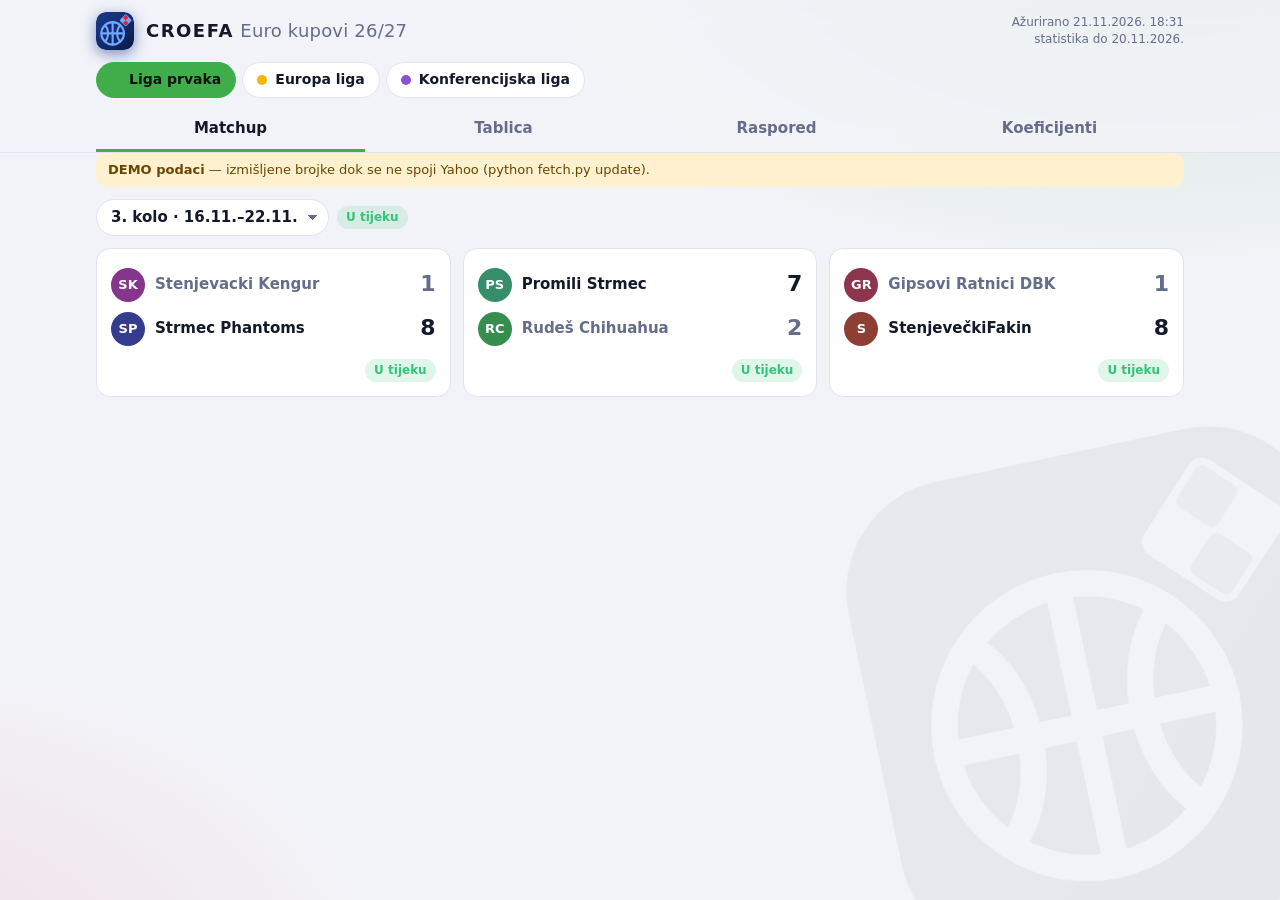
==== index.html @ d77c9802 "CROEFA Euro kupovi - prva verzija" ====
<!doctype html>
<html lang="hr">
<head>
<meta charset="utf-8">
<meta name="viewport" content="width=device-width, initial-scale=1, viewport-fit=cover">
<title>CROEFA Euro kupovi</title>
<link rel="icon" href="logo.svg" type="image/svg+xml">
<style>
:root{
  --bg:#0f1220; --panel:#181c2e; --panel2:#20253a; --line:#2b3150; --text:#eef0f8; --muted:#9aa1bd;
  --accent:#7b5cff; --win:#3a2a7a; --winText:#fff; --good:#35c27a; --bad:#e2565b;
  --LP:#3fae4a; --EL:#f2b705; --KL:#8e4fd0;
  --radius:14px;
}
@media (prefers-color-scheme: light){
  :root{--bg:#f2f3f8; --panel:#fff; --panel2:#f4f5fb; --line:#e1e3ee; --text:#151829; --muted:#666d8a;
        --win:#e5dcff; --winText:#2a1a6e;}
}
*{box-sizing:border-box}
html,body{margin:0;background:var(--bg);color:var(--text);
  font:15px/1.4 system-ui,-apple-system,"Segoe UI",Roboto,sans-serif;-webkit-font-smoothing:antialiased}
button{font:inherit;color:inherit}

/* pozadinska grafika */
body{
  background-color:var(--bg);
  background-image:
    radial-gradient(1100px 560px at 90% -8%, color-mix(in srgb, var(--c, #7b5cff) 26%, transparent), transparent 62%),
    radial-gradient(900px 520px at -12% 108%, rgba(212,42,42,.16), transparent 60%),
    url("data:image/svg+xml,%3Csvg xmlns='http://www.w3.org/2000/svg' width='940' height='500' viewBox='0 0 940 500'%3E%3Cg fill='none' stroke='%23ffffff' stroke-opacity='.045' stroke-width='3'%3E%3Crect x='10' y='10' width='920' height='480' rx='4'/%3E%3Cpath d='M470 10V490'/%3E%3Ccircle cx='470' cy='250' r='60'/%3E%3Crect x='10' y='170' width='190' height='160'/%3E%3Crect x='740' y='170' width='190' height='160'/%3E%3Cpath d='M10 30H140A220 220 0 0 1 140 470H10M930 30H800A220 220 0 0 0 800 470H930'/%3E%3Ccircle cx='200' cy='250' r='60'/%3E%3Ccircle cx='740' cy='250' r='60'/%3E%3C/g%3E%3C/svg%3E");
  background-repeat:no-repeat,no-repeat,repeat;
  background-size:auto,auto,940px 500px;
  background-position:0 0,0 0,center 120px;
  background-attachment:fixed;
  min-height:100vh;
}
@media (prefers-color-scheme: light){
  body{background-image:
    radial-gradient(1100px 560px at 90% -8%, color-mix(in srgb, var(--c, #7b5cff) 18%, transparent), transparent 62%),
    radial-gradient(900px 520px at -12% 108%, rgba(212,42,42,.10), transparent 60%);}
}
.bgmark{position:fixed;right:-70px;bottom:-30px;width:min(480px,80vw);opacity:.06;pointer-events:none;z-index:0;
  transform:rotate(-12deg);filter:grayscale(1) brightness(1.6)}
@media (max-width:899px){.bgmark{bottom:60px;right:-90px;width:340px;opacity:.06}}
main,header{position:relative;z-index:1}
.brand{width:38px;height:38px;flex:none;border-radius:10px;box-shadow:0 4px 14px rgba(27,58,143,.55)}
.top h1 .w1{font-weight:900;letter-spacing:1.5px}
.top h1 .w2{font-weight:500;color:var(--muted)}
a{color:inherit}
.wrap{max-width:1120px;margin:0 auto;padding:0 16px}

/* header */
header{position:sticky;top:0;z-index:10;background:color-mix(in srgb, var(--bg) 82%, transparent);
  -webkit-backdrop-filter:blur(12px);backdrop-filter:blur(12px);border-bottom:1px solid var(--line)}
.top{display:flex;align-items:center;gap:12px;padding:12px 0 6px}
.top h1{font-size:18px;margin:0;font-weight:800;letter-spacing:.2px;flex:1;white-space:nowrap;overflow:hidden;text-overflow:ellipsis}
.top .upd{font-size:12px;color:var(--muted);text-align:right}
.comps{display:flex;gap:6px;padding:6px 0 10px;overflow-x:auto}
.comp{border:1px solid var(--line);background:var(--panel);border-radius:999px;padding:7px 14px;cursor:pointer;
  white-space:nowrap;font-weight:600;font-size:14px;display:flex;align-items:center;gap:8px}
.comp .dot{width:10px;height:10px;border-radius:50%}
.comp.on{background:var(--c);border-color:var(--c);color:#111}
.views{display:flex;gap:4px}
.view{flex:1;border:0;background:none;padding:10px 6px;cursor:pointer;color:var(--muted);font-weight:600;border-bottom:3px solid transparent}
.view.on{color:var(--text);border-bottom-color:var(--c)}
.topviews{display:none}
@media (min-width:900px){.topviews{display:flex}.bottomnav{display:none!important}}

/* bottom nav (mobile) */
.bottomnav{position:fixed;left:0;right:0;bottom:0;z-index:10;display:flex;background:var(--panel);border-top:1px solid var(--line);
  padding-bottom:env(safe-area-inset-bottom)}
.bottomnav button{flex:1;border:0;background:none;padding:8px 2px 10px;display:flex;flex-direction:column;align-items:center;gap:3px;
  font-size:12px;color:var(--muted);cursor:pointer}
.bottomnav button svg{width:22px;height:22px}
.bottomnav button.on{color:var(--c)}
main{padding:14px 0 90px}
@media (min-width:900px){main{padding-bottom:40px}}

.demo{background:#5a3a00;color:#ffd98a;border-radius:10px;padding:8px 12px;font-size:13px;margin-bottom:12px}
@media (prefers-color-scheme: light){.demo{background:#fff1d0;color:#6b4500}}

/* controls */
.bar{display:flex;gap:8px;align-items:center;margin-bottom:12px;flex-wrap:wrap}
select{font:inherit;color:var(--text);background:var(--panel);border:1px solid var(--line);border-radius:999px;padding:7px 30px 7px 14px;
  appearance:none;background-image:linear-gradient(45deg,transparent 50%,var(--muted) 50%),linear-gradient(135deg,var(--muted) 50%,transparent 50%);
  background-position:calc(100% - 16px) 52%,calc(100% - 11px) 52%;background-size:5px 5px;background-repeat:no-repeat;font-weight:600}
.pill{font-size:12px;padding:3px 9px;border-radius:999px;background:var(--panel2);color:var(--muted);font-weight:600;white-space:nowrap}
.pill.live{background:rgba(53,194,122,.15);color:var(--good)}
.back{border:0;background:var(--panel);border-radius:999px;padding:7px 14px;cursor:pointer;font-weight:600}

/* matchup cards */
.grid{display:grid;gap:12px;grid-template-columns:1fr}
@media (min-width:700px){.grid{grid-template-columns:repeat(2,1fr)}}
@media (min-width:1000px){.grid{grid-template-columns:repeat(3,1fr)}}
.card{background:var(--panel);border:1px solid var(--line);border-radius:var(--radius);padding:14px;cursor:pointer;transition:transform .1s,border-color .1s}
.card:hover{border-color:var(--c)}
.mrow{display:flex;align-items:center;gap:10px;padding:5px 0}
.mrow .nm{flex:1;font-weight:700;min-width:0;overflow:hidden;text-overflow:ellipsis;white-space:nowrap}
.mrow .sc{font-size:22px;font-weight:800;min-width:28px;text-align:right}
.mrow.lose .nm,.mrow.lose .sc{color:var(--muted);font-weight:600}
.card .foot{display:flex;justify-content:space-between;margin-top:8px;font-size:12px;color:var(--muted)}
.logo{width:34px;height:34px;border-radius:50%;flex:none;display:grid;place-items:center;font-weight:800;font-size:13px;color:#fff;
  background:var(--lc,#444);overflow:hidden}
.logo img{width:100%;height:100%;object-fit:cover}
.logo.big{width:64px;height:64px;font-size:22px}

/* matchup detail */
.mhead{background:var(--panel);border:1px solid var(--line);border-radius:var(--radius);padding:16px;display:grid;
  grid-template-columns:1fr auto 1fr;align-items:center;gap:8px;margin-bottom:12px}
.mhead .side{display:flex;flex-direction:column;gap:6px;min-width:0}
.mhead .side.r{align-items:flex-end;text-align:right}
.mhead .tn{font-weight:800;font-size:14px;text-transform:uppercase;letter-spacing:.3px;overflow:hidden;text-overflow:ellipsis}
.mhead .mgr{font-size:12px;color:var(--muted)}
.mhead .score{font-size:40px;font-weight:800;display:flex;gap:18px;align-items:center}
.mhead .score small{font-size:12px;color:var(--muted);font-weight:600}
.mhead .gp{font-size:12px;color:var(--muted)}
.mhead .mid{text-align:center}
.cats{background:var(--panel);border:1px solid var(--line);border-radius:var(--radius);overflow:hidden;margin-bottom:12px}
.cats h3,.box h3{margin:0;padding:12px;text-align:center;font-size:16px;border-bottom:1px solid var(--line)}
.crow{display:grid;grid-template-columns:1fr 84px 1fr;align-items:center;border-bottom:1px solid var(--line)}
.crow:last-child{border-bottom:0}
.crow>div{padding:9px 14px;text-align:center;font-variant-numeric:tabular-nums}
.crow .lab{font-size:12px;font-weight:700;color:var(--muted)}
.crow .w{background:var(--win);color:var(--winText);font-weight:800}
.crow.sub>div{font-size:13px;color:var(--muted);padding:6px 14px}
.cols{display:grid;gap:12px}
@media (min-width:900px){.cols.two{grid-template-columns:1fr 1fr}.dwrap{display:grid;grid-template-columns:380px 1fr;gap:12px;align-items:start}}

.box{background:var(--panel);border:1px solid var(--line);border-radius:var(--radius);overflow:hidden}
.tabs2{display:flex;border-bottom:1px solid var(--line)}
.tabs2 button{flex:1;border:0;background:none;padding:10px;cursor:pointer;font-weight:700;color:var(--muted);border-bottom:3px solid transparent;
  overflow:hidden;text-overflow:ellipsis;white-space:nowrap}
.tabs2 button.on{color:var(--text);border-bottom-color:var(--c)}
.scroll{overflow-x:auto}
table{border-collapse:collapse;width:100%;font-variant-numeric:tabular-nums}
th,td{padding:8px 8px;text-align:right;white-space:nowrap;border-bottom:1px solid var(--line);font-size:13px}
th{color:var(--muted);font-weight:700;font-size:12px;background:var(--panel2);position:sticky;top:0}
td.l,th.l{text-align:left}
tr.bench td{color:var(--muted)}
tr.tot td{font-weight:800;background:var(--panel2)}
.pn{font-weight:600}
.pn small{color:var(--muted);font-weight:500;margin-left:4px}
@media (max-width:600px){
  .pn small{display:block;margin-left:0;font-size:11px}
  td.sticky1{white-space:normal;min-width:150px;max-width:170px}
  .comp{padding:6px 11px;font-size:13px;gap:6px}
  .comp .long{display:none}
  .top h1{font-size:16px}
  .top .upd{font-size:11px}
}
@media (min-width:601px){.comp .short{display:none}}
.slot{display:inline-block;min-width:34px;text-align:center;font-size:11px;font-weight:700;border-radius:6px;padding:2px 4px;background:var(--panel2);color:var(--muted)}
.sticky1{position:sticky;left:0;background:var(--panel);z-index:1}
th.sticky1{background:var(--panel2);z-index:2}

/* standings */
.stand td.rank{width:28px;color:var(--muted);text-align:center}
.stand tr.q td.rank{color:#111;background:var(--c);font-weight:800}
.tname{display:flex;align-items:center;gap:8px;font-weight:700}
.tname .logo{width:26px;height:26px;font-size:10px}
.note{font-size:12px;color:var(--muted);padding:10px 12px}

/* schedule */
.round{margin-bottom:14px}
.round h4{margin:0 0 6px;font-size:14px;display:flex;gap:8px;align-items:center}
.round h4 span{color:var(--muted);font-weight:500;font-size:12px}
.sgame{display:grid;grid-template-columns:1fr 64px 1fr;align-items:center;background:var(--panel);border:1px solid var(--line);
  border-radius:10px;padding:9px 12px;margin-bottom:6px;cursor:pointer;gap:8px}
.sgame .a{text-align:right;overflow:hidden;text-overflow:ellipsis;white-space:nowrap}
.sgame .b{overflow:hidden;text-overflow:ellipsis;white-space:nowrap}
.sgame .s{text-align:center;font-weight:800;font-variant-numeric:tabular-nums}
.sgame .won{font-weight:800}
.rgrid{display:grid;gap:0 16px}
@media (min-width:900px){.rgrid{grid-template-columns:1fr 1fr}}
.empty{color:var(--muted);text-align:center;padding:40px 0}
</style>
</head>
<body>
<img class="bgmark" src="logo.svg" alt="">
<header>
  <div class="wrap">
    <div class="top">
      <img class="brand" src="logo.svg" alt="CROEFA">
      <h1><span class="w1">CROEFA</span> <span class="w2">Euro kupovi 26/27</span></h1>
      <div class="upd" id="upd"></div>
    </div>
    <div class="comps" id="comps"></div>
    <nav class="views topviews" id="topviews"></nav>
  </div>
</header>
<main class="wrap" id="main"></main>
<nav class="bottomnav" id="bottomnav"></nav>

<script src="data.js"></script>
<script>
"use strict";
const D = window.DATA;
const K = D.statKeys; const IX = Object.fromEntries(K.map((k,i)=>[k,i]));
const CATS = [
  {k:"FG%", f:s=>s[IX.FGA]?s[IX.FGM]/s[IX.FGA]:null, pct:true, sub:s=>`${s[IX.FGM]}/${s[IX.FGA]}`, subLab:"FGM/A"},
  {k:"FT%", f:s=>s[IX.FTA]?s[IX.FTM]/s[IX.FTA]:null, pct:true, sub:s=>`${s[IX.FTM]}/${s[IX.FTA]}`, subLab:"FTM/A"},
  {k:"3PTM",f:s=>s[IX["3PTM"]]},{k:"PTS",f:s=>s[IX.PTS]},{k:"REB",f:s=>s[IX.REB]},{k:"AST",f:s=>s[IX.AST]},
  {k:"ST",f:s=>s[IX.ST]},{k:"BLK",f:s=>s[IX.BLK]},{k:"TO",f:s=>s[IX.TO],low:true},
];
const COMP_COLOR = {LP:"var(--LP)",EL:"var(--EL)",KL:"var(--KL)"};
const VIEWS = [
  {id:"m",name:"Matchup",icon:'<path d="M4 6h16M4 12h16M4 18h10" stroke="currentColor" stroke-width="2" fill="none" stroke-linecap="round"/>'},
  {id:"t",name:"Tablica",icon:'<path d="M5 20V10M12 20V4M19 20v-7" stroke="currentColor" stroke-width="2.4" fill="none" stroke-linecap="round"/>'},
  {id:"r",name:"Raspored",icon:'<rect x="4" y="5" width="16" height="15" rx="2" stroke="currentColor" stroke-width="2" fill="none"/><path d="M4 10h16M9 3v4M15 3v4" stroke="currentColor" stroke-width="2"/>'},
  {id:"k",name:"Koeficijenti",icon:'<path d="M8 21h8M12 17v4M7 4h10v5a5 5 0 0 1-10 0zM7 6H4v1a3 3 0 0 0 3 3M17 6h3v1a3 3 0 0 1-3 3" stroke="currentColor" stroke-width="2" fill="none" stroke-linejoin="round"/>'},
];
const esc = s => String(s??"").replace(/[&<>"']/g,c=>({"&":"&amp;","<":"&lt;",">":"&gt;",'"':"&quot;","'":"&#39;"}[c]));
const fmtD = iso => { const [y,m,d]=iso.split("-"); return `${+d}.${+m}.`; };
const dayName = iso => ["ned","pon","uto","sri","čet","pet","sub"][new Date(iso+"T12:00").getDay()];
const addDays = (iso,n)=>{const d=new Date(iso+"T12:00Z");d.setUTCDate(d.getUTCDate()+n);return d.toISOString().slice(0,10);};
const LAST = D.lastDate || "0000-00-00";

/* ---------- logos ---------- */
function hue(s){let h=0;for(const c of s)h=(h*31+c.charCodeAt(0))%360;return h;}
function initials(n){return n.replace(/[^\p{L}\s]/gu," ").split(/\s+/).filter(Boolean).slice(0,2).map(w=>w[0]).join("").toUpperCase();}
function logo(n,big){const t=D.teams[n]||{};const cls="logo"+(big?" big":"");
  return t.logo?`<span class="${cls}"><img src="${esc(t.logo)}" alt="" loading="lazy"></span>`
    :`<span class="${cls}" style="--lc:hsl(${hue(n)} 45% 38%)">${esc(initials(n))}</span>`;}

/* ---------- računanje ---------- */
function sumRange(team, from, to){
  const s = new Array(K.length).fill(0); const days = D.days[team]||{};
  for(let d=from; d<=to; d=addDays(d,1)){ const v=days[d]; if(v) for(let i=0;i<K.length;i++) s[i]+=v[i]; }
  return s;
}
function roundStatus(r){ if(LAST < r.start) return "future"; if(LAST >= r.end) return "done"; return "live"; }
function scoreMatch(a,b,from,to){
  const sa=sumRange(a,from,to), sb=sumRange(b,from,to); let wa=0,wb=0,t=0; const res=[];
  for(const c of CATS){
    let va=c.f(sa), vb=c.f(sb);
    let ca = va==null?null:(c.pct?Math.round(va*1000):va), cb = vb==null?null:(c.pct?Math.round(vb*1000):vb);
    let w=0;
    if(ca!=null && cb!=null && ca!==cb){ w = (c.low? ca<cb : ca>cb) ? 1 : 2; }
    else if(ca!=null && cb==null) w=c.low?0:1; else if(cb!=null && ca==null) w=c.low?0:2;
    if(w===1)wa++; else if(w===2)wb++; else t++;
    res.push({c,va,vb,w});
  }
  return {a,b,sa,sb,wa,wb,t,res};
}
function roundEnd(r){ return LAST < r.end ? LAST : r.end; }
function compRounds(comp){
  // popuni finale s top 2 kad je regularni dio gotov
  return comp.rounds.map(r=>{
    if(!r.final) return r;
    const reg = comp.rounds.filter(x=>!x.final);
    if(reg.every(x=>roundStatus(x)==="done")){
      const st = standings(comp); return {...r, games:[[st[0].team, st[1].team]]};
    }
    return {...r, games:[["TBD","TBD"]]};
  });
}
function gameResult(r,g){
  if(g[0]==="TBD" || roundStatus(r)==="future") return null;
  return scoreMatch(g[0],g[1],r.start,roundEnd(r));
}
function standings(comp){
  const T = Object.fromEntries(comp.teams.map(t=>[t,{team:t,w:0,l:0,t:0,cw:0,cl:0,ct:0,g:0}]));
  for(const r of comp.rounds){
    if(r.final || roundStatus(r)!=="done") continue;
    for(const g of r.games){
      const m=scoreMatch(g[0],g[1],r.start,r.end); const A=T[g[0]], B=T[g[1]]; if(!A||!B) continue;
      A.g++;B.g++; A.cw+=m.wa;A.cl+=m.wb;A.ct+=m.t; B.cw+=m.wb;B.cl+=m.wa;B.ct+=m.t;
      if(m.wa>m.wb){A.w++;B.l++;} else if(m.wb>m.wa){B.w++;A.l++;} else {A.t++;B.t++;}
    }
  }
  const arr=Object.values(T);
  arr.forEach(x=>{x.pct=x.g?(x.w+x.t/2)/x.g:0; x.coef=x.w*comp.winPts + x.t*comp.winPts/2 + comp.bonus;});
  return arr.sort((x,y)=>y.pct-x.pct || (y.cw-y.cl)-(x.cw-x.cl) || y.cw-x.cw || x.team.localeCompare(y.team));
}
function finalWins(comp){ // pobjede iz finala također ulaze u koeficijent
  const r=compRounds(comp).find(x=>x.final); const out={};
  if(!r||roundStatus(r)!=="done") return out; const g=r.games[0]; if(g[0]==="TBD") return out;
  const m=scoreMatch(g[0],g[1],r.start,r.end);
  if(m.wa>m.wb) out[g[0]]=1; else if(m.wb>m.wa) out[g[1]]=1; else {out[g[0]]=.5;out[g[1]]=.5;}
  return out;
}

/* ---------- stanje / routing ---------- */
const S = {comp:"LP", view:"m", round:null, match:null, day:"all", side:0};
function readHash(){
  const p=location.hash.slice(1).split("/");
  if(D.comps.some(c=>c.id===p[0])) S.comp=p[0];
  if(VIEWS.some(v=>v.id===p[1])) S.view=p[1];
  S.round = p[2]?+p[2]:null; S.match = p[3]!=null&&p[3]!==""?+p[3]:null;
}
function go(o){ Object.assign(S,o); const h=[S.comp,S.view,S.round??"",S.match??""].join("/").replace(/\/+$/,"");
  if(location.hash.slice(1)!==h) location.hash=h; else render(); }
window.addEventListener("hashchange",()=>{readHash();render();});
const comp = ()=>D.comps.find(c=>c.id===S.comp);
function currentRound(c){
  const rs=c.rounds; const live=rs.find(r=>roundStatus(r)==="live"); if(live) return live.n;
  const done=rs.filter(r=>roundStatus(r)==="done"); if(done.length) {const nx=rs.find(r=>roundStatus(r)==="future"); return done[done.length-1].n;}
  return 1;
}

/* ---------- prikazi ---------- */
function chrome(){
  const c=comp(); document.documentElement.style.setProperty("--c",COMP_COLOR[c.id]);
  document.getElementById("comps").innerHTML = D.comps.map(x=>
    `<button class="comp ${x.id===S.comp?"on":""}" style="--c:${COMP_COLOR[x.id]}" data-comp="${x.id}"><span class="dot" style="background:${COMP_COLOR[x.id]}"></span><span class="long">${esc(x.name)}</span><span class="short">${esc(x.name.replace("Konferencijska","Konf."))}</span></button>`).join("");
  const nav = VIEWS.map(v=>`<button class="view ${v.id===S.view?"on":""}" data-view="${v.id}">${v.name}</button>`).join("");
  document.getElementById("topviews").innerHTML = nav;
  document.getElementById("bottomnav").innerHTML = VIEWS.map(v=>`<button class="${v.id===S.view?"on":""}" data-view="${v.id}"><svg viewBox="0 0 24 24">${v.icon}</svg>${v.name}</button>`).join("");
  document.getElementById("upd").innerHTML = `Ažurirano ${esc(D.generated)}<br>statistika do ${D.lastDate?fmtD(D.lastDate)+D.lastDate.slice(0,4)+".":"—"}`;
}
function demoBanner(){ return D.demo?`<div class="demo"><b>DEMO podaci</b> — izmišljene brojke dok se ne spoji Yahoo (python fetch.py update).</div>`:""; }
function statusPill(r){ const s=roundStatus(r);
  return s==="live"?`<span class="pill live">U tijeku</span>`:s==="done"?`<span class="pill">Završeno</span>`:`<span class="pill">Nije počelo</span>`; }

function viewMatchups(){
  const c=comp(), rounds=compRounds(c); const rn=S.round||currentRound(c); const r=rounds.find(x=>x.n===rn)||rounds[0];
  if(S.match!=null) return viewDetail(c,r,r.games[S.match]);
  const opts = rounds.map(x=>`<option value="${x.n}" ${x.n===r.n?"selected":""}>${esc(x.label)} · ${fmtD(x.start)}–${fmtD(x.end)}</option>`).join("");
  const cards = r.games.map((g,i)=>{
    const m=gameResult(r,g); const da=m?m.wa:"–", db=m?m.wb:"–";
    const la=m&&m.wa<m.wb?"lose":"", lb=m&&m.wb<m.wa?"lose":"";
    return `<div class="card" data-match="${i}">
      <div class="mrow ${la}">${g[0]==="TBD"?"":logo(g[0])}<span class="nm">${esc(g[0])}</span><span class="sc">${da}</span></div>
      <div class="mrow ${lb}">${g[1]==="TBD"?"":logo(g[1])}<span class="nm">${esc(g[1])}</span><span class="sc">${db}</span></div>
      <div class="foot"><span>${m&&m.t?`neriješeno ${m.t}`:"&nbsp;"}</span>${statusPill(r)}</div></div>`;
  }).join("");
  return `${demoBanner()}<div class="bar"><select id="roundSel">${opts}</select>${statusPill(r)}</div><div class="grid">${cards}</div>`;
}

function fmtVal(c,v){ if(v==null) return "–"; return c.pct ? v.toFixed(3).replace(/^0/,"") : v; }

function viewDetail(c,r,g){
  if(!g||g[0]==="TBD") return `<div class="empty">Finalisti još nisu poznati.</div>`;
  const days=[]; for(let d=r.start; d<=roundEnd(r) && d<=r.end; d=addDays(d,1)) days.push(d);
  if(S.day!=="all" && !days.includes(S.day)) S.day="all";
  const from=S.day==="all"?r.start:S.day, to=S.day==="all"?roundEnd(r):S.day;
  const future = roundStatus(r)==="future";
  const m = future? scoreMatch(g[0],g[1],"9999-01-01","9999-01-01") : scoreMatch(g[0],g[1],from,to);
  const total = future? m : scoreMatch(g[0],g[1],r.start,roundEnd(r));
  const t=n=>D.teams[n]||{};
  const head = `<div class="mhead">
     <div class="side">${logo(g[0],1)}<div class="tn">${esc(g[0])}</div><div class="mgr">${esc(t(g[0]).manager||t(g[0]).league||"")}</div></div>
     <div class="mid"><div class="score"><span>${total.wa}</span><small>${total.t?total.t+" ner.":"vs"}</small><span>${total.wb}</span></div>
       <div class="gp">Odigrano: ${total.sa[IX.GP]} · ${total.sb[IX.GP]}</div><div style="margin-top:6px">${statusPill(r)}</div></div>
     <div class="side r">${logo(g[1],1)}<div class="tn">${esc(g[1])}</div><div class="mgr">${esc(t(g[1]).manager||t(g[1]).league||"")}</div></div></div>`;
  const dopts = `<option value="all">Ukupno kolo (${fmtD(r.start)}–${fmtD(r.end)})</option>`+
     days.map(d=>`<option value="${d}" ${d===S.day?"selected":""}>${dayName(d)} ${fmtD(d)}</option>`).join("");
  let rows="";
  for(const x of m.res){
    if(x.c.sub) rows+=`<div class="crow sub"><div>${x.c.sub(m.sa)}</div><div class="lab">${x.c.subLab}</div><div>${x.c.sub(m.sb)}</div></div>`;
    rows+=`<div class="crow"><div class="${x.w===1?"w":""}">${fmtVal(x.c,x.va)}</div><div class="lab">${x.c.k}</div><div class="${x.w===2?"w":""}">${fmtVal(x.c,x.vb)}</div></div>`;
  }
  const cats = `<div class="cats"><h3>${S.day==="all"?"Ukupno":dayName(S.day)+" "+fmtD(S.day)} · ${m.wa}–${m.wb}${m.t?"–"+m.t:""}</h3>${rows}</div>`;
  const wide = matchMedia("(min-width:900px)").matches;
  const players = wide
    ? `<div class="cols two">${playersBox(g[0],from,to)}${playersBox(g[1],from,to)}</div>`
    : `<div class="box"><div class="tabs2"><button class="${S.side===0?"on":""}" data-side="0">${esc(g[0])}</button><button class="${S.side===1?"on":""}" data-side="1">${esc(g[1])}</button></div>${playersTable(g[S.side],from,to)}</div>`;
  return `${demoBanner()}<div class="bar"><button class="back" data-back>‹ ${esc(r.label)}</button><select id="daySel" ${future?"disabled":""}>${dopts}</select></div>
    ${head}<div class="dwrap">${cats}<div>${future?`<div class="empty">Kolo još nije počelo.</div>`:players}</div></div>`;
}
function playersBox(team,from,to){ return `<div class="box"><h3>${esc(team)}</h3>${playersTable(team,from,to)}</div>`; }
function playersTable(team,from,to){
  const L=D.lineups[team]||{}; const single=from===to; const agg={};
  for(let d=from; d<=to; d=addDays(d,1)){
    for(const row of (L[d]||[])){
      const [pid,slot,...st]=row; const active=!["BN","IL","IL+","NA"].includes(slot);
      const a=agg[pid]||(agg[pid]={pid,slot,act:new Array(K.length).fill(0),bench:new Array(K.length).fill(0),activeDays:0,order:Object.keys(agg).length});
      a.slot=slot; if(active){a.activeDays++; st.forEach((v,i)=>a.act[i]+=v);} else st.forEach((v,i)=>a.bench[i]+=v);
    }
  }
  const list=Object.values(agg); if(!list.length) return `<div class="empty">Nema podataka.</div>`;
  const ORDER=["PG","SG","G","SF","PF","F","C","Util","BN","IL","IL+","NA"];
  if(single) list.sort((x,y)=>ORDER.indexOf(x.slot)-ORDER.indexOf(y.slot)||x.order-y.order);
  else list.sort((x,y)=>(y.activeDays?1:0)-(x.activeDays?1:0)||y.act[IX.PTS]-x.act[IX.PTS]);
  const tot=new Array(K.length).fill(0);
  const cell=s=>`<td>${s[IX.FGM]}/${s[IX.FGA]}</td><td>${s[IX.FTM]}/${s[IX.FTA]}</td><td>${s[IX["3PTM"]]}</td><td>${s[IX.PTS]}</td><td>${s[IX.REB]}</td><td>${s[IX.AST]}</td><td>${s[IX.ST]}</td><td>${s[IX.BLK]}</td><td>${s[IX.TO]}</td>`;
  const rows=list.map(p=>{
    const info=D.players[p.pid]||["?","",""]; const bench=single?!p.activeDays:false; const s=single&&bench?p.bench:p.act;
    if(!bench) s.forEach((v,i)=>tot[i]+=v);
    const first = single?`<span class="slot">${esc(p.slot)}</span>`:`<span class="slot">${s[IX.GP]}</span>`;
    return `<tr class="${bench||(!single&&!p.activeDays)?"bench":""}"><td class="l sticky1">${first} <span class="pn">${esc(info[0])}<small>${esc(info[1])} · ${esc(info[2])}</small></span></td>${cell(s)}</tr>`;
  }).join("");
  return `<div class="scroll"><table><thead><tr><th class="l sticky1">${single?"Poz.":"GP"} · Igrač</th><th>FGM/A</th><th>FTM/A</th><th>3PTM</th><th>PTS</th><th>REB</th><th>AST</th><th>ST</th><th>BLK</th><th>TO</th></tr></thead>
    <tbody>${rows}<tr class="tot"><td class="l sticky1">Ukupno (aktivni)</td>${cell(tot)}</tr></tbody></table></div>
    <div class="note">${single?"Sivo = klupa / IL (ne broji se).":"Zbroj samo dana kad je igrač bio u aktivnoj postavi. GP = odigrane utakmice u aktivnoj postavi."}</div>`;
}

function viewTable(){
  const c=comp(); const st=standings(c); const done=c.rounds.filter(r=>!r.final&&roundStatus(r)==="done").length;
  const reg=c.rounds.filter(r=>!r.final).length;
  const rows=st.map((x,i)=>`<tr class="${i<2?"q":""}"><td class="rank">${i+1}</td><td class="l"><span class="tname">${logo(x.team)}${esc(x.team)}</span></td>
    <td>${x.w}-${x.l}-${x.t}</td><td>${x.pct.toFixed(3).replace(/^0/,"")}</td><td>${x.cw}-${x.cl}-${x.ct}</td><td>${x.cw-x.cl>0?"+":""}${x.cw-x.cl}</td></tr>`).join("");
  return `${demoBanner()}<div class="box stand"><h3>${esc(c.name)} — tablica</h3><div class="scroll"><table>
   <thead><tr><th>#</th><th class="l">Momčad</th><th>P-I-N</th><th>Pct</th><th>Kategorije</th><th>+/-</th></tr></thead><tbody>${rows}</tbody></table></div>
   <div class="note">Odigrano ${done}/${reg} kola regularnog dijela (računaju se samo završena kola). Prve dvije momčadi idu u dvotjedno finale. Poredak: postotak pobjeda, zatim razlika kategorija.</div></div>`;
}

function viewSchedule(){
  const c=comp(); const rounds=compRounds(c);
  const html=rounds.map(r=>{
    const games=r.games.map((g,i)=>{const m=gameResult(r,g);
      return `<div class="sgame" data-round="${r.n}" data-match="${i}"><span class="a ${m&&m.wa>m.wb?"won":""}">${esc(g[0])}</span>
       <span class="s">${m?`${m.wa} : ${m.wb}`:"–"}</span><span class="b ${m&&m.wb>m.wa?"won":""}">${esc(g[1])}</span></div>`;}).join("");
    return `<div class="round"><h4>${esc(r.label)} <span>${fmtD(r.start)}–${fmtD(r.end)}${r.end.slice(0,4)}.</span> ${statusPill(r)}</h4>${games}</div>`;
  }).join("");
  return `${demoBanner()}<div class="rgrid">${html}</div>`;
}

function viewCoef(){
  const rows=[], leagues={};
  for(const c of D.comps){
    const st=standings(c), fw=finalWins(c);
    for(const x of st){
      const coef=x.coef+(fw[x.team]||0)*c.winPts; const lg=(D.teams[x.team]||{}).league||"?";
      rows.push({team:x.team,comp:c,w:x.w+(fw[x.team]||0),t:x.t,coef,lg});
      (leagues[lg]=leagues[lg]||{sum:0,n:0}); leagues[lg].sum+=coef; leagues[lg].n++;
    }
  }
  rows.sort((a,b)=>b.coef-a.coef||a.team.localeCompare(b.team));
  const tr=rows.map((x,i)=>`<tr><td class="rank">${i+1}</td><td class="l"><span class="tname">${logo(x.team)}${esc(x.team)}</span></td>
    <td class="l"><span class="pill" style="background:${COMP_COLOR[x.comp.id]};color:#111">${x.comp.id}</span></td><td>${x.w}${x.t?` (+${x.t} ner.)`:""}</td><td>${x.comp.bonus}</td><td><b>${x.coef.toFixed(1)}</b></td></tr>`).join("");
  const lg=Object.entries(leagues).sort((a,b)=>b[1].sum/b[1].n-a[1].sum/a[1].n).map(([n,v])=>
    `<tr><td class="l">${esc(n)}</td><td>${v.n}</td><td>${v.sum.toFixed(1)}</td><td><b>${(v.sum/v.n).toFixed(2)}</b></td></tr>`).join("");
  return `${demoBanner()}<div class="cols"><div class="box"><h3>Ligaški koeficijent</h3><div class="scroll"><table><thead><tr><th class="l">Liga</th><th>Momčadi</th><th>Bodovi</th><th>Koef.</th></tr></thead><tbody>${lg}</tbody></table></div></div>
  <div class="box stand"><h3>Klupski koeficijent 26/27</h3><div class="scroll"><table><thead><tr><th>#</th><th class="l">Momčad</th><th class="l">Natj.</th><th>Pobjede</th><th>Bonus</th><th>Koef.</th></tr></thead><tbody>${tr}</tbody></table></div>
  <div class="note">Pobjeda: LP 2 · EL 1,5 · KL 1 bod (neriješeno = pola). Bonus za plasman: LP 3 · EL 2 · KL 1. Računaju se završena kola i finale.</div></div></div>`;
}

function render(){
  chrome();
  const main=document.getElementById("main");
  main.innerHTML = S.view==="m"?viewMatchups():S.view==="t"?viewTable():S.view==="r"?viewSchedule():viewCoef();
}
document.addEventListener("click",e=>{
  const b=e.target.closest("[data-comp],[data-view],[data-match],[data-back],[data-side]"); if(!b) return;
  if(b.dataset.comp) go({comp:b.dataset.comp,round:null,match:null,day:"all"});
  else if(b.dataset.view) go({view:b.dataset.view,match:null,round:b.dataset.view==="m"?S.round:null});
  else if(b.dataset.back!=null) go({match:null});
  else if(b.dataset.side!=null){S.side=+b.dataset.side;render();}
  else if(b.dataset.match!=null){ go({view:"m",round:b.dataset.round?+b.dataset.round:(S.round||currentRound(comp())),match:+b.dataset.match,day:"all",side:0}); window.scrollTo(0,0); }
});
document.addEventListener("change",e=>{
  if(e.target.id==="roundSel") go({round:+e.target.value});
  if(e.target.id==="daySel"){S.day=e.target.value;render();}
});
let wasWide=matchMedia("(min-width:900px)").matches;
addEventListener("resize",()=>{const w=matchMedia("(min-width:900px)").matches; if(w!==wasWide){wasWide=w;render();}});
readHash(); render();
</script>
</body>
</html>
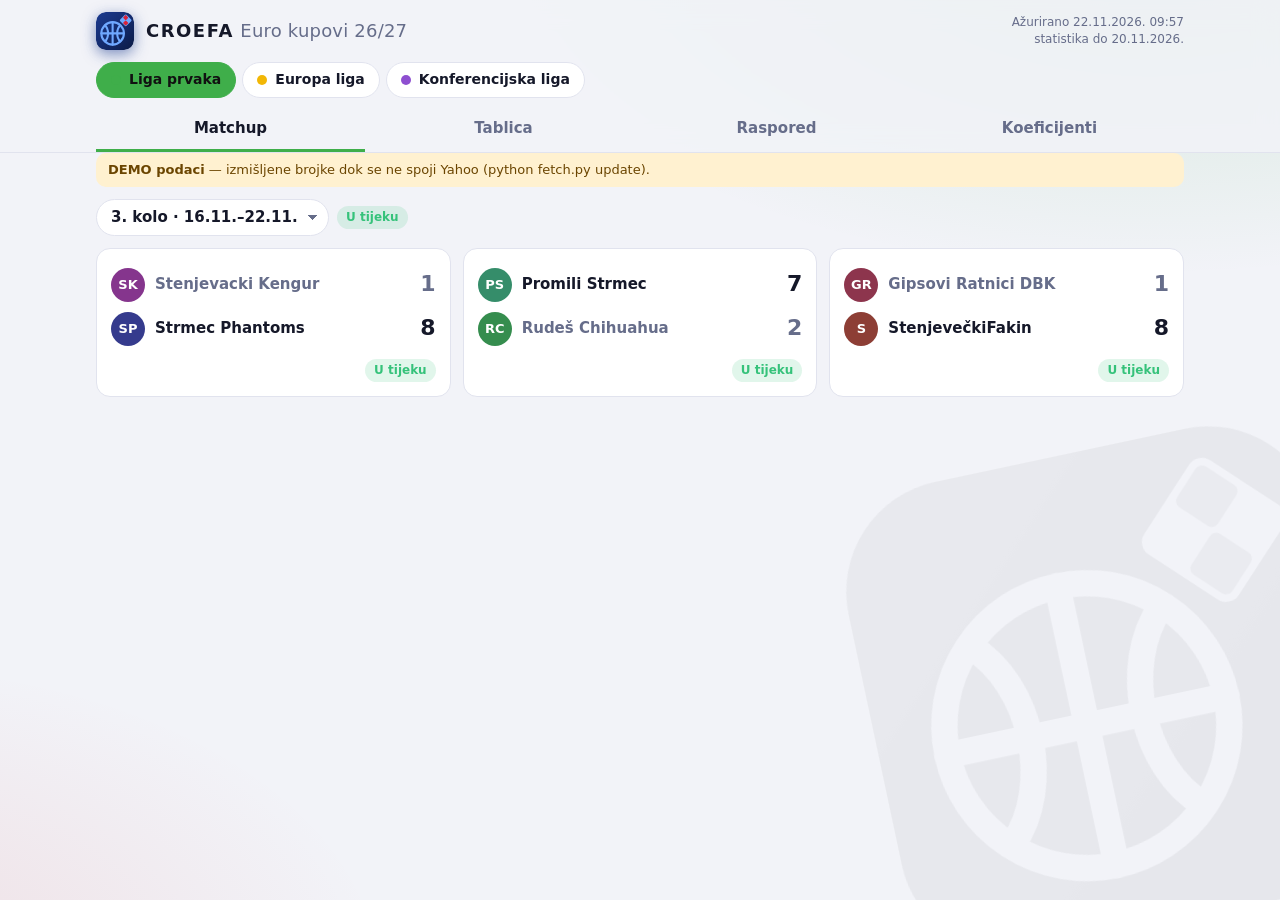
==== commit 647cf96b: "Preglednije posloženi kod - index.html razdvojen na index.html, style.css i app.js - JavaScript podi" ====
--- a/index.html
+++ b/index.html
@@ -1,451 +1,43 @@
 <!doctype html>
 <html lang="hr">
-<head>
-<meta charset="utf-8">
-<meta name="viewport" content="width=device-width, initial-scale=1, viewport-fit=cover">
-<title>CROEFA Euro kupovi</title>
-<link rel="icon" href="logo.svg" type="image/svg+xml">
-<style>
-:root{
-  --bg:#0f1220; --panel:#181c2e; --panel2:#20253a; --line:#2b3150; --text:#eef0f8; --muted:#9aa1bd;
-  --accent:#7b5cff; --win:#3a2a7a; --winText:#fff; --good:#35c27a; --bad:#e2565b;
-  --LP:#3fae4a; --EL:#f2b705; --KL:#8e4fd0;
-  --radius:14px;
-}
-@media (prefers-color-scheme: light){
-  :root{--bg:#f2f3f8; --panel:#fff; --panel2:#f4f5fb; --line:#e1e3ee; --text:#151829; --muted:#666d8a;
-        --win:#e5dcff; --winText:#2a1a6e;}
-}
-*{box-sizing:border-box}
-html,body{margin:0;background:var(--bg);color:var(--text);
-  font:15px/1.4 system-ui,-apple-system,"Segoe UI",Roboto,sans-serif;-webkit-font-smoothing:antialiased}
-button{font:inherit;color:inherit}
+  <head>
+    <meta charset="utf-8">
+    <meta name="viewport" content="width=device-width, initial-scale=1, viewport-fit=cover">
+    <title>CROEFA Euro kupovi</title>
+    <link rel="icon" href="logo.svg" type="image/svg+xml">
+    <link rel="stylesheet" href="style.css">
+  </head>
 
-/* pozadinska grafika */
-body{
-  background-color:var(--bg);
-  background-image:
-    radial-gradient(1100px 560px at 90% -8%, color-mix(in srgb, var(--c, #7b5cff) 26%, transparent), transparent 62%),
-    radial-gradient(900px 520px at -12% 108%, rgba(212,42,42,.16), transparent 60%),
-    url("data:image/svg+xml,%3Csvg xmlns='http://www.w3.org/2000/svg' width='940' height='500' viewBox='0 0 940 500'%3E%3Cg fill='none' stroke='%23ffffff' stroke-opacity='.045' stroke-width='3'%3E%3Crect x='10' y='10' width='920' height='480' rx='4'/%3E%3Cpath d='M470 10V490'/%3E%3Ccircle cx='470' cy='250' r='60'/%3E%3Crect x='10' y='170' width='190' height='160'/%3E%3Crect x='740' y='170' width='190' height='160'/%3E%3Cpath d='M10 30H140A220 220 0 0 1 140 470H10M930 30H800A220 220 0 0 0 800 470H930'/%3E%3Ccircle cx='200' cy='250' r='60'/%3E%3Ccircle cx='740' cy='250' r='60'/%3E%3C/g%3E%3C/svg%3E");
-  background-repeat:no-repeat,no-repeat,repeat;
-  background-size:auto,auto,940px 500px;
-  background-position:0 0,0 0,center 120px;
-  background-attachment:fixed;
-  min-height:100vh;
-}
-@media (prefers-color-scheme: light){
-  body{background-image:
-    radial-gradient(1100px 560px at 90% -8%, color-mix(in srgb, var(--c, #7b5cff) 18%, transparent), transparent 62%),
-    radial-gradient(900px 520px at -12% 108%, rgba(212,42,42,.10), transparent 60%);}
-}
-.bgmark{position:fixed;right:-70px;bottom:-30px;width:min(480px,80vw);opacity:.06;pointer-events:none;z-index:0;
-  transform:rotate(-12deg);filter:grayscale(1) brightness(1.6)}
-@media (max-width:899px){.bgmark{bottom:60px;right:-90px;width:340px;opacity:.06}}
-main,header{position:relative;z-index:1}
-.brand{width:38px;height:38px;flex:none;border-radius:10px;box-shadow:0 4px 14px rgba(27,58,143,.55)}
-.top h1 .w1{font-weight:900;letter-spacing:1.5px}
-.top h1 .w2{font-weight:500;color:var(--muted)}
-a{color:inherit}
-.wrap{max-width:1120px;margin:0 auto;padding:0 16px}
+  <body>
+    <!-- veliki blijedi logo u pozadini -->
+    <img class="bgmark" src="logo.svg" alt="">
 
-/* header */
-header{position:sticky;top:0;z-index:10;background:color-mix(in srgb, var(--bg) 82%, transparent);
-  -webkit-backdrop-filter:blur(12px);backdrop-filter:blur(12px);border-bottom:1px solid var(--line)}
-.top{display:flex;align-items:center;gap:12px;padding:12px 0 6px}
-.top h1{font-size:18px;margin:0;font-weight:800;letter-spacing:.2px;flex:1;white-space:nowrap;overflow:hidden;text-overflow:ellipsis}
-.top .upd{font-size:12px;color:var(--muted);text-align:right}
-.comps{display:flex;gap:6px;padding:6px 0 10px;overflow-x:auto}
-.comp{border:1px solid var(--line);background:var(--panel);border-radius:999px;padding:7px 14px;cursor:pointer;
-  white-space:nowrap;font-weight:600;font-size:14px;display:flex;align-items:center;gap:8px}
-.comp .dot{width:10px;height:10px;border-radius:50%}
-.comp.on{background:var(--c);border-color:var(--c);color:#111}
-.views{display:flex;gap:4px}
-.view{flex:1;border:0;background:none;padding:10px 6px;cursor:pointer;color:var(--muted);font-weight:600;border-bottom:3px solid transparent}
-.view.on{color:var(--text);border-bottom-color:var(--c)}
-.topviews{display:none}
-@media (min-width:900px){.topviews{display:flex}.bottomnav{display:none!important}}
+    <header>
+      <div class="wrap">
+        <div class="top">
+          <img class="brand" src="logo.svg" alt="CROEFA">
+          <h1>
+            <span class="w1">CROEFA</span>
+            <span class="w2">Euro kupovi 26/27</span>
+          </h1>
+          <div class="upd" id="upd"></div>
+        </div>
 
-/* bottom nav (mobile) */
-.bottomnav{position:fixed;left:0;right:0;bottom:0;z-index:10;display:flex;background:var(--panel);border-top:1px solid var(--line);
-  padding-bottom:env(safe-area-inset-bottom)}
-.bottomnav button{flex:1;border:0;background:none;padding:8px 2px 10px;display:flex;flex-direction:column;align-items:center;gap:3px;
-  font-size:12px;color:var(--muted);cursor:pointer}
-.bottomnav button svg{width:22px;height:22px}
-.bottomnav button.on{color:var(--c)}
-main{padding:14px 0 90px}
-@media (min-width:900px){main{padding-bottom:40px}}
+        <!-- gumbi Liga prvaka / Europa liga / Konferencijska liga -->
+        <div class="comps" id="comps"></div>
 
-.demo{background:#5a3a00;color:#ffd98a;border-radius:10px;padding:8px 12px;font-size:13px;margin-bottom:12px}
-@media (prefers-color-scheme: light){.demo{background:#fff1d0;color:#6b4500}}
+        <!-- izbornik prikaza (vidljiv samo na desktopu) -->
+        <nav class="views topviews" id="topviews"></nav>
+      </div>
+    </header>
 
-/* controls */
-.bar{display:flex;gap:8px;align-items:center;margin-bottom:12px;flex-wrap:wrap}
-select{font:inherit;color:var(--text);background:var(--panel);border:1px solid var(--line);border-radius:999px;padding:7px 30px 7px 14px;
-  appearance:none;background-image:linear-gradient(45deg,transparent 50%,var(--muted) 50%),linear-gradient(135deg,var(--muted) 50%,transparent 50%);
-  background-position:calc(100% - 16px) 52%,calc(100% - 11px) 52%;background-size:5px 5px;background-repeat:no-repeat;font-weight:600}
-.pill{font-size:12px;padding:3px 9px;border-radius:999px;background:var(--panel2);color:var(--muted);font-weight:600;white-space:nowrap}
-.pill.live{background:rgba(53,194,122,.15);color:var(--good)}
-.back{border:0;background:var(--panel);border-radius:999px;padding:7px 14px;cursor:pointer;font-weight:600}
+    <!-- ovdje se iscrtava odabrani prikaz -->
+    <main class="wrap" id="main"></main>
 
-/* matchup cards */
-.grid{display:grid;gap:12px;grid-template-columns:1fr}
-@media (min-width:700px){.grid{grid-template-columns:repeat(2,1fr)}}
-@media (min-width:1000px){.grid{grid-template-columns:repeat(3,1fr)}}
-.card{background:var(--panel);border:1px solid var(--line);border-radius:var(--radius);padding:14px;cursor:pointer;transition:transform .1s,border-color .1s}
-.card:hover{border-color:var(--c)}
-.mrow{display:flex;align-items:center;gap:10px;padding:5px 0}
-.mrow .nm{flex:1;font-weight:700;min-width:0;overflow:hidden;text-overflow:ellipsis;white-space:nowrap}
-.mrow .sc{font-size:22px;font-weight:800;min-width:28px;text-align:right}
-.mrow.lose .nm,.mrow.lose .sc{color:var(--muted);font-weight:600}
-.card .foot{display:flex;justify-content:space-between;margin-top:8px;font-size:12px;color:var(--muted)}
-.logo{width:34px;height:34px;border-radius:50%;flex:none;display:grid;place-items:center;font-weight:800;font-size:13px;color:#fff;
-  background:var(--lc,#444);overflow:hidden}
-.logo img{width:100%;height:100%;object-fit:cover}
-.logo.big{width:64px;height:64px;font-size:22px}
+    <!-- donja navigacija (vidljiva samo na mobitelu) -->
+    <nav class="bottomnav" id="bottomnav"></nav>
 
-/* matchup detail */
-.mhead{background:var(--panel);border:1px solid var(--line);border-radius:var(--radius);padding:16px;display:grid;
-  grid-template-columns:1fr auto 1fr;align-items:center;gap:8px;margin-bottom:12px}
-.mhead .side{display:flex;flex-direction:column;gap:6px;min-width:0}
-.mhead .side.r{align-items:flex-end;text-align:right}
-.mhead .tn{font-weight:800;font-size:14px;text-transform:uppercase;letter-spacing:.3px;overflow:hidden;text-overflow:ellipsis}
-.mhead .mgr{font-size:12px;color:var(--muted)}
-.mhead .score{font-size:40px;font-weight:800;display:flex;gap:18px;align-items:center}
-.mhead .score small{font-size:12px;color:var(--muted);font-weight:600}
-.mhead .gp{font-size:12px;color:var(--muted)}
-.mhead .mid{text-align:center}
-.cats{background:var(--panel);border:1px solid var(--line);border-radius:var(--radius);overflow:hidden;margin-bottom:12px}
-.cats h3,.box h3{margin:0;padding:12px;text-align:center;font-size:16px;border-bottom:1px solid var(--line)}
-.crow{display:grid;grid-template-columns:1fr 84px 1fr;align-items:center;border-bottom:1px solid var(--line)}
-.crow:last-child{border-bottom:0}
-.crow>div{padding:9px 14px;text-align:center;font-variant-numeric:tabular-nums}
-.crow .lab{font-size:12px;font-weight:700;color:var(--muted)}
-.crow .w{background:var(--win);color:var(--winText);font-weight:800}
-.crow.sub>div{font-size:13px;color:var(--muted);padding:6px 14px}
-.cols{display:grid;gap:12px}
-@media (min-width:900px){.cols.two{grid-template-columns:1fr 1fr}.dwrap{display:grid;grid-template-columns:380px 1fr;gap:12px;align-items:start}}
-
-.box{background:var(--panel);border:1px solid var(--line);border-radius:var(--radius);overflow:hidden}
-.tabs2{display:flex;border-bottom:1px solid var(--line)}
-.tabs2 button{flex:1;border:0;background:none;padding:10px;cursor:pointer;font-weight:700;color:var(--muted);border-bottom:3px solid transparent;
-  overflow:hidden;text-overflow:ellipsis;white-space:nowrap}
-.tabs2 button.on{color:var(--text);border-bottom-color:var(--c)}
-.scroll{overflow-x:auto}
-table{border-collapse:collapse;width:100%;font-variant-numeric:tabular-nums}
-th,td{padding:8px 8px;text-align:right;white-space:nowrap;border-bottom:1px solid var(--line);font-size:13px}
-th{color:var(--muted);font-weight:700;font-size:12px;background:var(--panel2);position:sticky;top:0}
-td.l,th.l{text-align:left}
-tr.bench td{color:var(--muted)}
-tr.tot td{font-weight:800;background:var(--panel2)}
-.pn{font-weight:600}
-.pn small{color:var(--muted);font-weight:500;margin-left:4px}
-@media (max-width:600px){
-  .pn small{display:block;margin-left:0;font-size:11px}
-  td.sticky1{white-space:normal;min-width:150px;max-width:170px}
-  .comp{padding:6px 11px;font-size:13px;gap:6px}
-  .comp .long{display:none}
-  .top h1{font-size:16px}
-  .top .upd{font-size:11px}
-}
-@media (min-width:601px){.comp .short{display:none}}
-.slot{display:inline-block;min-width:34px;text-align:center;font-size:11px;font-weight:700;border-radius:6px;padding:2px 4px;background:var(--panel2);color:var(--muted)}
-.sticky1{position:sticky;left:0;background:var(--panel);z-index:1}
-th.sticky1{background:var(--panel2);z-index:2}
-
-/* standings */
-.stand td.rank{width:28px;color:var(--muted);text-align:center}
-.stand tr.q td.rank{color:#111;background:var(--c);font-weight:800}
-.tname{display:flex;align-items:center;gap:8px;font-weight:700}
-.tname .logo{width:26px;height:26px;font-size:10px}
-.note{font-size:12px;color:var(--muted);padding:10px 12px}
-
-/* schedule */
-.round{margin-bottom:14px}
-.round h4{margin:0 0 6px;font-size:14px;display:flex;gap:8px;align-items:center}
-.round h4 span{color:var(--muted);font-weight:500;font-size:12px}
-.sgame{display:grid;grid-template-columns:1fr 64px 1fr;align-items:center;background:var(--panel);border:1px solid var(--line);
-  border-radius:10px;padding:9px 12px;margin-bottom:6px;cursor:pointer;gap:8px}
-.sgame .a{text-align:right;overflow:hidden;text-overflow:ellipsis;white-space:nowrap}
-.sgame .b{overflow:hidden;text-overflow:ellipsis;white-space:nowrap}
-.sgame .s{text-align:center;font-weight:800;font-variant-numeric:tabular-nums}
-.sgame .won{font-weight:800}
-.rgrid{display:grid;gap:0 16px}
-@media (min-width:900px){.rgrid{grid-template-columns:1fr 1fr}}
-.empty{color:var(--muted);text-align:center;padding:40px 0}
-</style>
-</head>
-<body>
-<img class="bgmark" src="logo.svg" alt="">
-<header>
-  <div class="wrap">
-    <div class="top">
-      <img class="brand" src="logo.svg" alt="CROEFA">
-      <h1><span class="w1">CROEFA</span> <span class="w2">Euro kupovi 26/27</span></h1>
-      <div class="upd" id="upd"></div>
-    </div>
-    <div class="comps" id="comps"></div>
-    <nav class="views topviews" id="topviews"></nav>
-  </div>
-</header>
-<main class="wrap" id="main"></main>
-<nav class="bottomnav" id="bottomnav"></nav>
-
-<script src="data.js"></script>
-<script>
-"use strict";
-const D = window.DATA;
-const K = D.statKeys; const IX = Object.fromEntries(K.map((k,i)=>[k,i]));
-const CATS = [
-  {k:"FG%", f:s=>s[IX.FGA]?s[IX.FGM]/s[IX.FGA]:null, pct:true, sub:s=>`${s[IX.FGM]}/${s[IX.FGA]}`, subLab:"FGM/A"},
-  {k:"FT%", f:s=>s[IX.FTA]?s[IX.FTM]/s[IX.FTA]:null, pct:true, sub:s=>`${s[IX.FTM]}/${s[IX.FTA]}`, subLab:"FTM/A"},
-  {k:"3PTM",f:s=>s[IX["3PTM"]]},{k:"PTS",f:s=>s[IX.PTS]},{k:"REB",f:s=>s[IX.REB]},{k:"AST",f:s=>s[IX.AST]},
-  {k:"ST",f:s=>s[IX.ST]},{k:"BLK",f:s=>s[IX.BLK]},{k:"TO",f:s=>s[IX.TO],low:true},
-];
-const COMP_COLOR = {LP:"var(--LP)",EL:"var(--EL)",KL:"var(--KL)"};
-const VIEWS = [
-  {id:"m",name:"Matchup",icon:'<path d="M4 6h16M4 12h16M4 18h10" stroke="currentColor" stroke-width="2" fill="none" stroke-linecap="round"/>'},
-  {id:"t",name:"Tablica",icon:'<path d="M5 20V10M12 20V4M19 20v-7" stroke="currentColor" stroke-width="2.4" fill="none" stroke-linecap="round"/>'},
-  {id:"r",name:"Raspored",icon:'<rect x="4" y="5" width="16" height="15" rx="2" stroke="currentColor" stroke-width="2" fill="none"/><path d="M4 10h16M9 3v4M15 3v4" stroke="currentColor" stroke-width="2"/>'},
-  {id:"k",name:"Koeficijenti",icon:'<path d="M8 21h8M12 17v4M7 4h10v5a5 5 0 0 1-10 0zM7 6H4v1a3 3 0 0 0 3 3M17 6h3v1a3 3 0 0 1-3 3" stroke="currentColor" stroke-width="2" fill="none" stroke-linejoin="round"/>'},
-];
-const esc = s => String(s??"").replace(/[&<>"']/g,c=>({"&":"&amp;","<":"&lt;",">":"&gt;",'"':"&quot;","'":"&#39;"}[c]));
-const fmtD = iso => { const [y,m,d]=iso.split("-"); return `${+d}.${+m}.`; };
-const dayName = iso => ["ned","pon","uto","sri","čet","pet","sub"][new Date(iso+"T12:00").getDay()];
-const addDays = (iso,n)=>{const d=new Date(iso+"T12:00Z");d.setUTCDate(d.getUTCDate()+n);return d.toISOString().slice(0,10);};
-const LAST = D.lastDate || "0000-00-00";
-
-/* ---------- logos ---------- */
-function hue(s){let h=0;for(const c of s)h=(h*31+c.charCodeAt(0))%360;return h;}
-function initials(n){return n.replace(/[^\p{L}\s]/gu," ").split(/\s+/).filter(Boolean).slice(0,2).map(w=>w[0]).join("").toUpperCase();}
-function logo(n,big){const t=D.teams[n]||{};const cls="logo"+(big?" big":"");
-  return t.logo?`<span class="${cls}"><img src="${esc(t.logo)}" alt="" loading="lazy"></span>`
-    :`<span class="${cls}" style="--lc:hsl(${hue(n)} 45% 38%)">${esc(initials(n))}</span>`;}
-
-/* ---------- računanje ---------- */
-function sumRange(team, from, to){
-  const s = new Array(K.length).fill(0); const days = D.days[team]||{};
-  for(let d=from; d<=to; d=addDays(d,1)){ const v=days[d]; if(v) for(let i=0;i<K.length;i++) s[i]+=v[i]; }
-  return s;
-}
-function roundStatus(r){ if(LAST < r.start) return "future"; if(LAST >= r.end) return "done"; return "live"; }
-function scoreMatch(a,b,from,to){
-  const sa=sumRange(a,from,to), sb=sumRange(b,from,to); let wa=0,wb=0,t=0; const res=[];
-  for(const c of CATS){
-    let va=c.f(sa), vb=c.f(sb);
-    let ca = va==null?null:(c.pct?Math.round(va*1000):va), cb = vb==null?null:(c.pct?Math.round(vb*1000):vb);
-    let w=0;
-    if(ca!=null && cb!=null && ca!==cb){ w = (c.low? ca<cb : ca>cb) ? 1 : 2; }
-    else if(ca!=null && cb==null) w=c.low?0:1; else if(cb!=null && ca==null) w=c.low?0:2;
-    if(w===1)wa++; else if(w===2)wb++; else t++;
-    res.push({c,va,vb,w});
-  }
-  return {a,b,sa,sb,wa,wb,t,res};
-}
-function roundEnd(r){ return LAST < r.end ? LAST : r.end; }
-function compRounds(comp){
-  // popuni finale s top 2 kad je regularni dio gotov
-  return comp.rounds.map(r=>{
-    if(!r.final) return r;
-    const reg = comp.rounds.filter(x=>!x.final);
-    if(reg.every(x=>roundStatus(x)==="done")){
-      const st = standings(comp); return {...r, games:[[st[0].team, st[1].team]]};
-    }
-    return {...r, games:[["TBD","TBD"]]};
-  });
-}
-function gameResult(r,g){
-  if(g[0]==="TBD" || roundStatus(r)==="future") return null;
-  return scoreMatch(g[0],g[1],r.start,roundEnd(r));
-}
-function standings(comp){
-  const T = Object.fromEntries(comp.teams.map(t=>[t,{team:t,w:0,l:0,t:0,cw:0,cl:0,ct:0,g:0}]));
-  for(const r of comp.rounds){
-    if(r.final || roundStatus(r)!=="done") continue;
-    for(const g of r.games){
-      const m=scoreMatch(g[0],g[1],r.start,r.end); const A=T[g[0]], B=T[g[1]]; if(!A||!B) continue;
-      A.g++;B.g++; A.cw+=m.wa;A.cl+=m.wb;A.ct+=m.t; B.cw+=m.wb;B.cl+=m.wa;B.ct+=m.t;
-      if(m.wa>m.wb){A.w++;B.l++;} else if(m.wb>m.wa){B.w++;A.l++;} else {A.t++;B.t++;}
-    }
-  }
-  const arr=Object.values(T);
-  arr.forEach(x=>{x.pct=x.g?(x.w+x.t/2)/x.g:0; x.coef=x.w*comp.winPts + x.t*comp.winPts/2 + comp.bonus;});
-  return arr.sort((x,y)=>y.pct-x.pct || (y.cw-y.cl)-(x.cw-x.cl) || y.cw-x.cw || x.team.localeCompare(y.team));
-}
-function finalWins(comp){ // pobjede iz finala također ulaze u koeficijent
-  const r=compRounds(comp).find(x=>x.final); const out={};
-  if(!r||roundStatus(r)!=="done") return out; const g=r.games[0]; if(g[0]==="TBD") return out;
-  const m=scoreMatch(g[0],g[1],r.start,r.end);
-  if(m.wa>m.wb) out[g[0]]=1; else if(m.wb>m.wa) out[g[1]]=1; else {out[g[0]]=.5;out[g[1]]=.5;}
-  return out;
-}
-
-/* ---------- stanje / routing ---------- */
-const S = {comp:"LP", view:"m", round:null, match:null, day:"all", side:0};
-function readHash(){
-  const p=location.hash.slice(1).split("/");
-  if(D.comps.some(c=>c.id===p[0])) S.comp=p[0];
-  if(VIEWS.some(v=>v.id===p[1])) S.view=p[1];
-  S.round = p[2]?+p[2]:null; S.match = p[3]!=null&&p[3]!==""?+p[3]:null;
-}
-function go(o){ Object.assign(S,o); const h=[S.comp,S.view,S.round??"",S.match??""].join("/").replace(/\/+$/,"");
-  if(location.hash.slice(1)!==h) location.hash=h; else render(); }
-window.addEventListener("hashchange",()=>{readHash();render();});
-const comp = ()=>D.comps.find(c=>c.id===S.comp);
-function currentRound(c){
-  const rs=c.rounds; const live=rs.find(r=>roundStatus(r)==="live"); if(live) return live.n;
-  const done=rs.filter(r=>roundStatus(r)==="done"); if(done.length) {const nx=rs.find(r=>roundStatus(r)==="future"); return done[done.length-1].n;}
-  return 1;
-}
-
-/* ---------- prikazi ---------- */
-function chrome(){
-  const c=comp(); document.documentElement.style.setProperty("--c",COMP_COLOR[c.id]);
-  document.getElementById("comps").innerHTML = D.comps.map(x=>
-    `<button class="comp ${x.id===S.comp?"on":""}" style="--c:${COMP_COLOR[x.id]}" data-comp="${x.id}"><span class="dot" style="background:${COMP_COLOR[x.id]}"></span><span class="long">${esc(x.name)}</span><span class="short">${esc(x.name.replace("Konferencijska","Konf."))}</span></button>`).join("");
-  const nav = VIEWS.map(v=>`<button class="view ${v.id===S.view?"on":""}" data-view="${v.id}">${v.name}</button>`).join("");
-  document.getElementById("topviews").innerHTML = nav;
-  document.getElementById("bottomnav").innerHTML = VIEWS.map(v=>`<button class="${v.id===S.view?"on":""}" data-view="${v.id}"><svg viewBox="0 0 24 24">${v.icon}</svg>${v.name}</button>`).join("");
-  document.getElementById("upd").innerHTML = `Ažurirano ${esc(D.generated)}<br>statistika do ${D.lastDate?fmtD(D.lastDate)+D.lastDate.slice(0,4)+".":"—"}`;
-}
-function demoBanner(){ return D.demo?`<div class="demo"><b>DEMO podaci</b> — izmišljene brojke dok se ne spoji Yahoo (python fetch.py update).</div>`:""; }
-function statusPill(r){ const s=roundStatus(r);
-  return s==="live"?`<span class="pill live">U tijeku</span>`:s==="done"?`<span class="pill">Završeno</span>`:`<span class="pill">Nije počelo</span>`; }
-
-function viewMatchups(){
-  const c=comp(), rounds=compRounds(c); const rn=S.round||currentRound(c); const r=rounds.find(x=>x.n===rn)||rounds[0];
-  if(S.match!=null) return viewDetail(c,r,r.games[S.match]);
-  const opts = rounds.map(x=>`<option value="${x.n}" ${x.n===r.n?"selected":""}>${esc(x.label)} · ${fmtD(x.start)}–${fmtD(x.end)}</option>`).join("");
-  const cards = r.games.map((g,i)=>{
-    const m=gameResult(r,g); const da=m?m.wa:"–", db=m?m.wb:"–";
-    const la=m&&m.wa<m.wb?"lose":"", lb=m&&m.wb<m.wa?"lose":"";
-    return `<div class="card" data-match="${i}">
-      <div class="mrow ${la}">${g[0]==="TBD"?"":logo(g[0])}<span class="nm">${esc(g[0])}</span><span class="sc">${da}</span></div>
-      <div class="mrow ${lb}">${g[1]==="TBD"?"":logo(g[1])}<span class="nm">${esc(g[1])}</span><span class="sc">${db}</span></div>
-      <div class="foot"><span>${m&&m.t?`neriješeno ${m.t}`:"&nbsp;"}</span>${statusPill(r)}</div></div>`;
-  }).join("");
-  return `${demoBanner()}<div class="bar"><select id="roundSel">${opts}</select>${statusPill(r)}</div><div class="grid">${cards}</div>`;
-}
-
-function fmtVal(c,v){ if(v==null) return "–"; return c.pct ? v.toFixed(3).replace(/^0/,"") : v; }
-
-function viewDetail(c,r,g){
-  if(!g||g[0]==="TBD") return `<div class="empty">Finalisti još nisu poznati.</div>`;
-  const days=[]; for(let d=r.start; d<=roundEnd(r) && d<=r.end; d=addDays(d,1)) days.push(d);
-  if(S.day!=="all" && !days.includes(S.day)) S.day="all";
-  const from=S.day==="all"?r.start:S.day, to=S.day==="all"?roundEnd(r):S.day;
-  const future = roundStatus(r)==="future";
-  const m = future? scoreMatch(g[0],g[1],"9999-01-01","9999-01-01") : scoreMatch(g[0],g[1],from,to);
-  const total = future? m : scoreMatch(g[0],g[1],r.start,roundEnd(r));
-  const t=n=>D.teams[n]||{};
-  const head = `<div class="mhead">
-     <div class="side">${logo(g[0],1)}<div class="tn">${esc(g[0])}</div><div class="mgr">${esc(t(g[0]).manager||t(g[0]).league||"")}</div></div>
-     <div class="mid"><div class="score"><span>${total.wa}</span><small>${total.t?total.t+" ner.":"vs"}</small><span>${total.wb}</span></div>
-       <div class="gp">Odigrano: ${total.sa[IX.GP]} · ${total.sb[IX.GP]}</div><div style="margin-top:6px">${statusPill(r)}</div></div>
-     <div class="side r">${logo(g[1],1)}<div class="tn">${esc(g[1])}</div><div class="mgr">${esc(t(g[1]).manager||t(g[1]).league||"")}</div></div></div>`;
-  const dopts = `<option value="all">Ukupno kolo (${fmtD(r.start)}–${fmtD(r.end)})</option>`+
-     days.map(d=>`<option value="${d}" ${d===S.day?"selected":""}>${dayName(d)} ${fmtD(d)}</option>`).join("");
-  let rows="";
-  for(const x of m.res){
-    if(x.c.sub) rows+=`<div class="crow sub"><div>${x.c.sub(m.sa)}</div><div class="lab">${x.c.subLab}</div><div>${x.c.sub(m.sb)}</div></div>`;
-    rows+=`<div class="crow"><div class="${x.w===1?"w":""}">${fmtVal(x.c,x.va)}</div><div class="lab">${x.c.k}</div><div class="${x.w===2?"w":""}">${fmtVal(x.c,x.vb)}</div></div>`;
-  }
-  const cats = `<div class="cats"><h3>${S.day==="all"?"Ukupno":dayName(S.day)+" "+fmtD(S.day)} · ${m.wa}–${m.wb}${m.t?"–"+m.t:""}</h3>${rows}</div>`;
-  const wide = matchMedia("(min-width:900px)").matches;
-  const players = wide
-    ? `<div class="cols two">${playersBox(g[0],from,to)}${playersBox(g[1],from,to)}</div>`
-    : `<div class="box"><div class="tabs2"><button class="${S.side===0?"on":""}" data-side="0">${esc(g[0])}</button><button class="${S.side===1?"on":""}" data-side="1">${esc(g[1])}</button></div>${playersTable(g[S.side],from,to)}</div>`;
-  return `${demoBanner()}<div class="bar"><button class="back" data-back>‹ ${esc(r.label)}</button><select id="daySel" ${future?"disabled":""}>${dopts}</select></div>
-    ${head}<div class="dwrap">${cats}<div>${future?`<div class="empty">Kolo još nije počelo.</div>`:players}</div></div>`;
-}
-function playersBox(team,from,to){ return `<div class="box"><h3>${esc(team)}</h3>${playersTable(team,from,to)}</div>`; }
-function playersTable(team,from,to){
-  const L=D.lineups[team]||{}; const single=from===to; const agg={};
-  for(let d=from; d<=to; d=addDays(d,1)){
-    for(const row of (L[d]||[])){
-      const [pid,slot,...st]=row; const active=!["BN","IL","IL+","NA"].includes(slot);
-      const a=agg[pid]||(agg[pid]={pid,slot,act:new Array(K.length).fill(0),bench:new Array(K.length).fill(0),activeDays:0,order:Object.keys(agg).length});
-      a.slot=slot; if(active){a.activeDays++; st.forEach((v,i)=>a.act[i]+=v);} else st.forEach((v,i)=>a.bench[i]+=v);
-    }
-  }
-  const list=Object.values(agg); if(!list.length) return `<div class="empty">Nema podataka.</div>`;
-  const ORDER=["PG","SG","G","SF","PF","F","C","Util","BN","IL","IL+","NA"];
-  if(single) list.sort((x,y)=>ORDER.indexOf(x.slot)-ORDER.indexOf(y.slot)||x.order-y.order);
-  else list.sort((x,y)=>(y.activeDays?1:0)-(x.activeDays?1:0)||y.act[IX.PTS]-x.act[IX.PTS]);
-  const tot=new Array(K.length).fill(0);
-  const cell=s=>`<td>${s[IX.FGM]}/${s[IX.FGA]}</td><td>${s[IX.FTM]}/${s[IX.FTA]}</td><td>${s[IX["3PTM"]]}</td><td>${s[IX.PTS]}</td><td>${s[IX.REB]}</td><td>${s[IX.AST]}</td><td>${s[IX.ST]}</td><td>${s[IX.BLK]}</td><td>${s[IX.TO]}</td>`;
-  const rows=list.map(p=>{
-    const info=D.players[p.pid]||["?","",""]; const bench=single?!p.activeDays:false; const s=single&&bench?p.bench:p.act;
-    if(!bench) s.forEach((v,i)=>tot[i]+=v);
-    const first = single?`<span class="slot">${esc(p.slot)}</span>`:`<span class="slot">${s[IX.GP]}</span>`;
-    return `<tr class="${bench||(!single&&!p.activeDays)?"bench":""}"><td class="l sticky1">${first} <span class="pn">${esc(info[0])}<small>${esc(info[1])} · ${esc(info[2])}</small></span></td>${cell(s)}</tr>`;
-  }).join("");
-  return `<div class="scroll"><table><thead><tr><th class="l sticky1">${single?"Poz.":"GP"} · Igrač</th><th>FGM/A</th><th>FTM/A</th><th>3PTM</th><th>PTS</th><th>REB</th><th>AST</th><th>ST</th><th>BLK</th><th>TO</th></tr></thead>
-    <tbody>${rows}<tr class="tot"><td class="l sticky1">Ukupno (aktivni)</td>${cell(tot)}</tr></tbody></table></div>
-    <div class="note">${single?"Sivo = klupa / IL (ne broji se).":"Zbroj samo dana kad je igrač bio u aktivnoj postavi. GP = odigrane utakmice u aktivnoj postavi."}</div>`;
-}
-
-function viewTable(){
-  const c=comp(); const st=standings(c); const done=c.rounds.filter(r=>!r.final&&roundStatus(r)==="done").length;
-  const reg=c.rounds.filter(r=>!r.final).length;
-  const rows=st.map((x,i)=>`<tr class="${i<2?"q":""}"><td class="rank">${i+1}</td><td class="l"><span class="tname">${logo(x.team)}${esc(x.team)}</span></td>
-    <td>${x.w}-${x.l}-${x.t}</td><td>${x.pct.toFixed(3).replace(/^0/,"")}</td><td>${x.cw}-${x.cl}-${x.ct}</td><td>${x.cw-x.cl>0?"+":""}${x.cw-x.cl}</td></tr>`).join("");
-  return `${demoBanner()}<div class="box stand"><h3>${esc(c.name)} — tablica</h3><div class="scroll"><table>
-   <thead><tr><th>#</th><th class="l">Momčad</th><th>P-I-N</th><th>Pct</th><th>Kategorije</th><th>+/-</th></tr></thead><tbody>${rows}</tbody></table></div>
-   <div class="note">Odigrano ${done}/${reg} kola regularnog dijela (računaju se samo završena kola). Prve dvije momčadi idu u dvotjedno finale. Poredak: postotak pobjeda, zatim razlika kategorija.</div></div>`;
-}
-
-function viewSchedule(){
-  const c=comp(); const rounds=compRounds(c);
-  const html=rounds.map(r=>{
-    const games=r.games.map((g,i)=>{const m=gameResult(r,g);
-      return `<div class="sgame" data-round="${r.n}" data-match="${i}"><span class="a ${m&&m.wa>m.wb?"won":""}">${esc(g[0])}</span>
-       <span class="s">${m?`${m.wa} : ${m.wb}`:"–"}</span><span class="b ${m&&m.wb>m.wa?"won":""}">${esc(g[1])}</span></div>`;}).join("");
-    return `<div class="round"><h4>${esc(r.label)} <span>${fmtD(r.start)}–${fmtD(r.end)}${r.end.slice(0,4)}.</span> ${statusPill(r)}</h4>${games}</div>`;
-  }).join("");
-  return `${demoBanner()}<div class="rgrid">${html}</div>`;
-}
-
-function viewCoef(){
-  const rows=[], leagues={};
-  for(const c of D.comps){
-    const st=standings(c), fw=finalWins(c);
-    for(const x of st){
-      const coef=x.coef+(fw[x.team]||0)*c.winPts; const lg=(D.teams[x.team]||{}).league||"?";
-      rows.push({team:x.team,comp:c,w:x.w+(fw[x.team]||0),t:x.t,coef,lg});
-      (leagues[lg]=leagues[lg]||{sum:0,n:0}); leagues[lg].sum+=coef; leagues[lg].n++;
-    }
-  }
-  rows.sort((a,b)=>b.coef-a.coef||a.team.localeCompare(b.team));
-  const tr=rows.map((x,i)=>`<tr><td class="rank">${i+1}</td><td class="l"><span class="tname">${logo(x.team)}${esc(x.team)}</span></td>
-    <td class="l"><span class="pill" style="background:${COMP_COLOR[x.comp.id]};color:#111">${x.comp.id}</span></td><td>${x.w}${x.t?` (+${x.t} ner.)`:""}</td><td>${x.comp.bonus}</td><td><b>${x.coef.toFixed(1)}</b></td></tr>`).join("");
-  const lg=Object.entries(leagues).sort((a,b)=>b[1].sum/b[1].n-a[1].sum/a[1].n).map(([n,v])=>
-    `<tr><td class="l">${esc(n)}</td><td>${v.n}</td><td>${v.sum.toFixed(1)}</td><td><b>${(v.sum/v.n).toFixed(2)}</b></td></tr>`).join("");
-  return `${demoBanner()}<div class="cols"><div class="box"><h3>Ligaški koeficijent</h3><div class="scroll"><table><thead><tr><th class="l">Liga</th><th>Momčadi</th><th>Bodovi</th><th>Koef.</th></tr></thead><tbody>${lg}</tbody></table></div></div>
-  <div class="box stand"><h3>Klupski koeficijent 26/27</h3><div class="scroll"><table><thead><tr><th>#</th><th class="l">Momčad</th><th class="l">Natj.</th><th>Pobjede</th><th>Bonus</th><th>Koef.</th></tr></thead><tbody>${tr}</tbody></table></div>
-  <div class="note">Pobjeda: LP 2 · EL 1,5 · KL 1 bod (neriješeno = pola). Bonus za plasman: LP 3 · EL 2 · KL 1. Računaju se završena kola i finale.</div></div></div>`;
-}
-
-function render(){
-  chrome();
-  const main=document.getElementById("main");
-  main.innerHTML = S.view==="m"?viewMatchups():S.view==="t"?viewTable():S.view==="r"?viewSchedule():viewCoef();
-}
-document.addEventListener("click",e=>{
-  const b=e.target.closest("[data-comp],[data-view],[data-match],[data-back],[data-side]"); if(!b) return;
-  if(b.dataset.comp) go({comp:b.dataset.comp,round:null,match:null,day:"all"});
-  else if(b.dataset.view) go({view:b.dataset.view,match:null,round:b.dataset.view==="m"?S.round:null});
-  else if(b.dataset.back!=null) go({match:null});
-  else if(b.dataset.side!=null){S.side=+b.dataset.side;render();}
-  else if(b.dataset.match!=null){ go({view:"m",round:b.dataset.round?+b.dataset.round:(S.round||currentRound(comp())),match:+b.dataset.match,day:"all",side:0}); window.scrollTo(0,0); }
-});
-document.addEventListener("change",e=>{
-  if(e.target.id==="roundSel") go({round:+e.target.value});
-  if(e.target.id==="daySel"){S.day=e.target.value;render();}
-});
-let wasWide=matchMedia("(min-width:900px)").matches;
-addEventListener("resize",()=>{const w=matchMedia("(min-width:900px)").matches; if(w!==wasWide){wasWide=w;render();}});
-readHash(); render();
-</script>
-</body>
+    <script src="data.js"></script>
+    <script src="app.js"></script>
+  </body>
 </html>
--- a/style.css
+++ b/style.css
@@ -0,0 +1,838 @@
+/* =====================================================================
+   CROEFA Euro kupovi — izgled stranice
+   ===================================================================== */
+
+/* ---------- Boje i osnovne vrijednosti (tamna tema) ---------- */
+:root {
+  --bg: #0f1220;
+  --panel: #181c2e;
+  --panel2: #20253a;
+  --line: #2b3150;
+  --text: #eef0f8;
+  --muted: #9aa1bd;
+  --accent: #7b5cff;
+  --win: #3a2a7a;
+  --winText: #fff;
+  --good: #35c27a;
+  --bad: #e2565b;
+  --radius: 14px;
+
+  /* boje natjecanja */
+  --LP: #3fae4a;
+  --EL: #f2b705;
+  --KL: #8e4fd0;
+}
+
+/* ---------- Svijetla tema (ako je uređaj u svijetlom načinu) ---------- */
+@media (prefers-color-scheme: light) {
+  :root {
+    --bg: #f2f3f8;
+    --panel: #fff;
+    --panel2: #f4f5fb;
+    --line: #e1e3ee;
+    --text: #151829;
+    --muted: #666d8a;
+    --win: #e5dcff;
+    --winText: #2a1a6e;
+  }
+}
+
+/* ---------- Osnova ---------- */
+* {
+  box-sizing: border-box;
+}
+
+html,
+body {
+  margin: 0;
+  background: var(--bg);
+  color: var(--text);
+  font: 15px/1.4 system-ui, -apple-system, "Segoe UI", Roboto, sans-serif;
+  -webkit-font-smoothing: antialiased;
+}
+
+button {
+  font: inherit;
+  color: inherit;
+}
+
+a {
+  color: inherit;
+}
+
+.wrap {
+  max-width: 1120px;
+  margin: 0 auto;
+  padding: 0 16px;
+}
+
+/* ---------- Pozadinska grafika (sjaj + linije terena) ---------- */
+body {
+  min-height: 100vh;
+  background-color: var(--bg);
+  background-image:
+    radial-gradient(1100px 560px at 90% -8%,
+      color-mix(in srgb, var(--c, #7b5cff) 26%, transparent), transparent 62%),
+    radial-gradient(900px 520px at -12% 108%, rgba(212, 42, 42, 0.16), transparent 60%),
+    url("img/court.svg");
+  background-repeat: no-repeat, no-repeat, repeat;
+  background-size: auto, auto, 940px 500px;
+  background-position: 0 0, 0 0, center 120px;
+  background-attachment: fixed;
+}
+
+@media (prefers-color-scheme: light) {
+  body {
+    background-image:
+      radial-gradient(1100px 560px at 90% -8%,
+        color-mix(in srgb, var(--c, #7b5cff) 18%, transparent), transparent 62%),
+      radial-gradient(900px 520px at -12% 108%, rgba(212, 42, 42, 0.1), transparent 60%);
+  }
+}
+
+/* veliki blijedi logo u kutu */
+.bgmark {
+  position: fixed;
+  right: -70px;
+  bottom: -30px;
+  z-index: 0;
+  width: min(480px, 80vw);
+  opacity: 0.06;
+  pointer-events: none;
+  transform: rotate(-12deg);
+  filter: grayscale(1) brightness(1.6);
+}
+
+@media (max-width: 899px) {
+  .bgmark {
+    right: -90px;
+    bottom: 60px;
+    width: 340px;
+  }
+}
+
+main,
+header {
+  position: relative;
+  z-index: 1;
+}
+
+/* ---------- Zaglavlje ---------- */
+header {
+  position: sticky;
+  top: 0;
+  z-index: 10;
+  background: color-mix(in srgb, var(--bg) 82%, transparent);
+  -webkit-backdrop-filter: blur(12px);
+  backdrop-filter: blur(12px);
+  border-bottom: 1px solid var(--line);
+}
+
+.top {
+  display: flex;
+  align-items: center;
+  gap: 12px;
+  padding: 12px 0 6px;
+}
+
+.brand {
+  flex: none;
+  width: 38px;
+  height: 38px;
+  border-radius: 10px;
+  box-shadow: 0 4px 14px rgba(27, 58, 143, 0.55);
+}
+
+.top h1 {
+  flex: 1;
+  margin: 0;
+  font-size: 18px;
+  font-weight: 800;
+  letter-spacing: 0.2px;
+  white-space: nowrap;
+  overflow: hidden;
+  text-overflow: ellipsis;
+}
+
+.top h1 .w1 {
+  font-weight: 900;
+  letter-spacing: 1.5px;
+}
+
+.top h1 .w2 {
+  font-weight: 500;
+  color: var(--muted);
+}
+
+.top .upd {
+  font-size: 12px;
+  color: var(--muted);
+  text-align: right;
+}
+
+/* gumbi natjecanja (LP / EL / KL) */
+.comps {
+  display: flex;
+  gap: 6px;
+  padding: 6px 0 10px;
+  overflow-x: auto;
+}
+
+.comp {
+  display: flex;
+  align-items: center;
+  gap: 8px;
+  padding: 7px 14px;
+  border: 1px solid var(--line);
+  border-radius: 999px;
+  background: var(--panel);
+  font-size: 14px;
+  font-weight: 600;
+  white-space: nowrap;
+  cursor: pointer;
+}
+
+.comp .dot {
+  width: 10px;
+  height: 10px;
+  border-radius: 50%;
+}
+
+.comp.on {
+  background: var(--c);
+  border-color: var(--c);
+  color: #111;
+}
+
+/* izbornik prikaza na desktopu */
+.views {
+  display: flex;
+  gap: 4px;
+}
+
+.view {
+  flex: 1;
+  padding: 10px 6px;
+  border: 0;
+  border-bottom: 3px solid transparent;
+  background: none;
+  color: var(--muted);
+  font-weight: 600;
+  cursor: pointer;
+}
+
+.view.on {
+  color: var(--text);
+  border-bottom-color: var(--c);
+}
+
+.topviews {
+  display: none;
+}
+
+/* ---------- Donja navigacija (mobitel) ---------- */
+.bottomnav {
+  position: fixed;
+  left: 0;
+  right: 0;
+  bottom: 0;
+  z-index: 10;
+  display: flex;
+  padding-bottom: env(safe-area-inset-bottom);
+  background: var(--panel);
+  border-top: 1px solid var(--line);
+}
+
+.bottomnav button {
+  flex: 1;
+  display: flex;
+  flex-direction: column;
+  align-items: center;
+  gap: 3px;
+  padding: 8px 2px 10px;
+  border: 0;
+  background: none;
+  color: var(--muted);
+  font-size: 12px;
+  cursor: pointer;
+}
+
+.bottomnav button svg {
+  width: 22px;
+  height: 22px;
+}
+
+.bottomnav button.on {
+  color: var(--c);
+}
+
+main {
+  padding: 14px 0 90px;
+}
+
+@media (min-width: 900px) {
+  .topviews {
+    display: flex;
+  }
+
+  .bottomnav {
+    display: none !important;
+  }
+
+  main {
+    padding-bottom: 40px;
+  }
+}
+
+/* ---------- Oznaka demo podataka ---------- */
+.demo {
+  margin-bottom: 12px;
+  padding: 8px 12px;
+  border-radius: 10px;
+  background: #5a3a00;
+  color: #ffd98a;
+  font-size: 13px;
+}
+
+@media (prefers-color-scheme: light) {
+  .demo {
+    background: #fff1d0;
+    color: #6b4500;
+  }
+}
+
+/* ---------- Kontrole (izbornici, oznake, gumb natrag) ---------- */
+.bar {
+  display: flex;
+  flex-wrap: wrap;
+  align-items: center;
+  gap: 8px;
+  margin-bottom: 12px;
+}
+
+select {
+  padding: 7px 30px 7px 14px;
+  border: 1px solid var(--line);
+  border-radius: 999px;
+  color: var(--text);
+  font: inherit;
+  font-weight: 600;
+  appearance: none;
+  background-color: var(--panel);
+  /* strelica dolje nacrtana s dva trokuta */
+  background-image:
+    linear-gradient(45deg, transparent 50%, var(--muted) 50%),
+    linear-gradient(135deg, var(--muted) 50%, transparent 50%);
+  background-position: calc(100% - 16px) 52%, calc(100% - 11px) 52%;
+  background-size: 5px 5px;
+  background-repeat: no-repeat;
+}
+
+.pill {
+  padding: 3px 9px;
+  border-radius: 999px;
+  background: var(--panel2);
+  color: var(--muted);
+  font-size: 12px;
+  font-weight: 600;
+  white-space: nowrap;
+}
+
+.pill.live {
+  background: rgba(53, 194, 122, 0.15);
+  color: var(--good);
+}
+
+.back {
+  padding: 7px 14px;
+  border: 0;
+  border-radius: 999px;
+  background: var(--panel);
+  font-weight: 600;
+  cursor: pointer;
+}
+
+/* ---------- Kartice matchupa ---------- */
+.grid {
+  display: grid;
+  grid-template-columns: 1fr;
+  gap: 12px;
+}
+
+@media (min-width: 700px) {
+  .grid {
+    grid-template-columns: repeat(2, 1fr);
+  }
+}
+
+@media (min-width: 1000px) {
+  .grid {
+    grid-template-columns: repeat(3, 1fr);
+  }
+}
+
+.card {
+  padding: 14px;
+  border: 1px solid var(--line);
+  border-radius: var(--radius);
+  background: var(--panel);
+  cursor: pointer;
+  transition: transform 0.1s, border-color 0.1s;
+}
+
+.card:hover {
+  border-color: var(--c);
+}
+
+.mrow {
+  display: flex;
+  align-items: center;
+  gap: 10px;
+  padding: 5px 0;
+}
+
+.mrow .nm {
+  flex: 1;
+  min-width: 0;
+  font-weight: 700;
+  white-space: nowrap;
+  overflow: hidden;
+  text-overflow: ellipsis;
+}
+
+.mrow .sc {
+  min-width: 28px;
+  font-size: 22px;
+  font-weight: 800;
+  text-align: right;
+}
+
+.mrow.lose .nm,
+.mrow.lose .sc {
+  color: var(--muted);
+  font-weight: 600;
+}
+
+.card .foot {
+  display: flex;
+  justify-content: space-between;
+  margin-top: 8px;
+  color: var(--muted);
+  font-size: 12px;
+}
+
+/* okrugli logo momčadi (slika ili inicijali) */
+.logo {
+  flex: none;
+  display: grid;
+  place-items: center;
+  width: 34px;
+  height: 34px;
+  border-radius: 50%;
+  overflow: hidden;
+  background: var(--lc, #444);
+  color: #fff;
+  font-size: 13px;
+  font-weight: 800;
+}
+
+.logo img {
+  width: 100%;
+  height: 100%;
+  object-fit: cover;
+}
+
+.logo.big {
+  width: 64px;
+  height: 64px;
+  font-size: 22px;
+}
+
+/* ---------- Detalj matchupa ---------- */
+.mhead {
+  display: grid;
+  grid-template-columns: 1fr auto 1fr;
+  align-items: center;
+  gap: 8px;
+  margin-bottom: 12px;
+  padding: 16px;
+  border: 1px solid var(--line);
+  border-radius: var(--radius);
+  background: var(--panel);
+}
+
+.mhead .side {
+  display: flex;
+  flex-direction: column;
+  gap: 6px;
+  min-width: 0;
+}
+
+.mhead .side.r {
+  align-items: flex-end;
+  text-align: right;
+}
+
+.mhead .tn {
+  font-size: 14px;
+  font-weight: 800;
+  letter-spacing: 0.3px;
+  text-transform: uppercase;
+  overflow: hidden;
+  text-overflow: ellipsis;
+}
+
+.mhead .mgr,
+.mhead .gp {
+  color: var(--muted);
+  font-size: 12px;
+}
+
+.mhead .mid {
+  text-align: center;
+}
+
+.mhead .score {
+  display: flex;
+  align-items: center;
+  gap: 18px;
+  font-size: 40px;
+  font-weight: 800;
+}
+
+.mhead .score small {
+  color: var(--muted);
+  font-size: 12px;
+  font-weight: 600;
+}
+
+.mhead .status {
+  margin-top: 6px;
+}
+
+/* usporedba kategorija */
+.cats {
+  margin-bottom: 12px;
+  border: 1px solid var(--line);
+  border-radius: var(--radius);
+  background: var(--panel);
+  overflow: hidden;
+}
+
+.cats h3,
+.box h3 {
+  margin: 0;
+  padding: 12px;
+  border-bottom: 1px solid var(--line);
+  font-size: 16px;
+  text-align: center;
+}
+
+.crow {
+  display: grid;
+  grid-template-columns: 1fr 84px 1fr;
+  align-items: center;
+  border-bottom: 1px solid var(--line);
+}
+
+.crow:last-child {
+  border-bottom: 0;
+}
+
+.crow > div {
+  padding: 9px 14px;
+  text-align: center;
+  font-variant-numeric: tabular-nums;
+}
+
+.crow .lab {
+  color: var(--muted);
+  font-size: 12px;
+  font-weight: 700;
+}
+
+.crow .w {
+  background: var(--win);
+  color: var(--winText);
+  font-weight: 800;
+}
+
+.crow.sub > div {
+  padding: 6px 14px;
+  color: var(--muted);
+  font-size: 13px;
+}
+
+.cols {
+  display: grid;
+  gap: 12px;
+}
+
+@media (min-width: 900px) {
+  .cols.two {
+    grid-template-columns: 1fr 1fr;
+  }
+
+  .dwrap {
+    display: grid;
+    grid-template-columns: 380px 1fr;
+    align-items: start;
+    gap: 12px;
+  }
+}
+
+/* ---------- Okviri i tablice ---------- */
+.box {
+  border: 1px solid var(--line);
+  border-radius: var(--radius);
+  background: var(--panel);
+  overflow: hidden;
+}
+
+.tabs2 {
+  display: flex;
+  border-bottom: 1px solid var(--line);
+}
+
+.tabs2 button {
+  flex: 1;
+  padding: 10px;
+  border: 0;
+  border-bottom: 3px solid transparent;
+  background: none;
+  color: var(--muted);
+  font-weight: 700;
+  white-space: nowrap;
+  overflow: hidden;
+  text-overflow: ellipsis;
+  cursor: pointer;
+}
+
+.tabs2 button.on {
+  color: var(--text);
+  border-bottom-color: var(--c);
+}
+
+.scroll {
+  overflow-x: auto;
+}
+
+table {
+  width: 100%;
+  border-collapse: collapse;
+  font-variant-numeric: tabular-nums;
+}
+
+th,
+td {
+  padding: 8px;
+  border-bottom: 1px solid var(--line);
+  font-size: 13px;
+  text-align: right;
+  white-space: nowrap;
+}
+
+th {
+  position: sticky;
+  top: 0;
+  background: var(--panel2);
+  color: var(--muted);
+  font-size: 12px;
+  font-weight: 700;
+}
+
+td.l,
+th.l {
+  text-align: left;
+}
+
+tr.bench td {
+  color: var(--muted);
+}
+
+tr.tot td {
+  background: var(--panel2);
+  font-weight: 800;
+}
+
+/* ime igrača + NBA momčad i pozicije */
+.pn {
+  font-weight: 600;
+}
+
+.pn small {
+  margin-left: 4px;
+  color: var(--muted);
+  font-weight: 500;
+}
+
+/* oznaka pozicije u postavi (PG, BN...) ili broj utakmica */
+.slot {
+  display: inline-block;
+  min-width: 34px;
+  padding: 2px 4px;
+  border-radius: 6px;
+  background: var(--panel2);
+  color: var(--muted);
+  font-size: 11px;
+  font-weight: 700;
+  text-align: center;
+}
+
+/* prvi stupac ostaje vidljiv kad se tablica skrola vodoravno */
+.sticky1 {
+  position: sticky;
+  left: 0;
+  z-index: 1;
+  background: var(--panel);
+}
+
+th.sticky1 {
+  z-index: 2;
+  background: var(--panel2);
+}
+
+/* ---------- Tablica poretka ---------- */
+.stand td.rank {
+  width: 28px;
+  color: var(--muted);
+  text-align: center;
+}
+
+.stand tr.q td.rank {
+  background: var(--c);
+  color: #111;
+  font-weight: 800;
+}
+
+.tname {
+  display: flex;
+  align-items: center;
+  gap: 8px;
+  font-weight: 700;
+}
+
+.tname .logo {
+  width: 26px;
+  height: 26px;
+  font-size: 10px;
+}
+
+.note {
+  padding: 10px 12px;
+  color: var(--muted);
+  font-size: 12px;
+}
+
+.comp-tag {
+  color: #111;
+}
+
+/* ---------- Raspored ---------- */
+.rgrid {
+  display: grid;
+  gap: 0 16px;
+}
+
+@media (min-width: 900px) {
+  .rgrid {
+    grid-template-columns: 1fr 1fr;
+  }
+}
+
+.round {
+  margin-bottom: 14px;
+}
+
+.round h4 {
+  display: flex;
+  align-items: center;
+  gap: 8px;
+  margin: 0 0 6px;
+  font-size: 14px;
+}
+
+.round h4 span {
+  color: var(--muted);
+  font-size: 12px;
+  font-weight: 500;
+}
+
+.sgame {
+  display: grid;
+  grid-template-columns: 1fr 64px 1fr;
+  align-items: center;
+  gap: 8px;
+  margin-bottom: 6px;
+  padding: 9px 12px;
+  border: 1px solid var(--line);
+  border-radius: 10px;
+  background: var(--panel);
+  cursor: pointer;
+}
+
+.sgame .a,
+.sgame .b {
+  white-space: nowrap;
+  overflow: hidden;
+  text-overflow: ellipsis;
+}
+
+.sgame .a {
+  text-align: right;
+}
+
+.sgame .s {
+  font-weight: 800;
+  text-align: center;
+  font-variant-numeric: tabular-nums;
+}
+
+.sgame .won {
+  font-weight: 800;
+}
+
+.empty {
+  padding: 40px 0;
+  color: var(--muted);
+  text-align: center;
+}
+
+/* ---------- Prilagodbe za uske ekrane (mobitel) ---------- */
+@media (max-width: 600px) {
+  .top h1 {
+    font-size: 16px;
+  }
+
+  .top .upd {
+    font-size: 11px;
+  }
+
+  .comp {
+    gap: 6px;
+    padding: 6px 11px;
+    font-size: 13px;
+  }
+
+  .comp .long {
+    display: none;
+  }
+
+  .pn small {
+    display: block;
+    margin-left: 0;
+    font-size: 11px;
+  }
+
+  td.sticky1 {
+    min-width: 150px;
+    max-width: 170px;
+    white-space: normal;
+  }
+}
+
+@media (min-width: 601px) {
+  .comp .short {
+    display: none;
+  }
+}
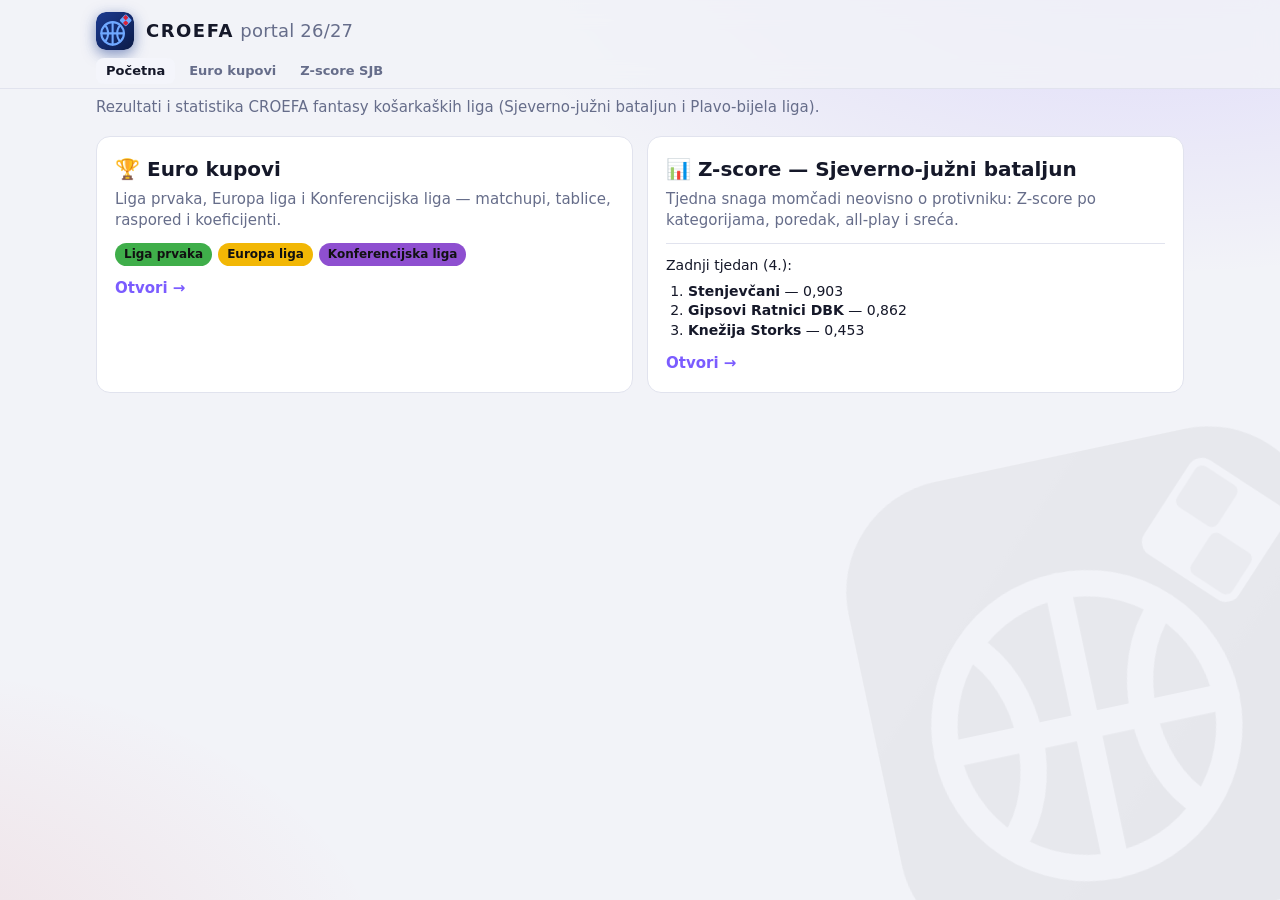
==== commit 17cd364b: "Portal: početna stranica, Euro kupovi i Z-score SJB - nova početna stranica portala s poveznicama na" ====
--- a/index.html
+++ b/index.html
@@ -3,13 +3,12 @@
   <head>
     <meta charset="utf-8">
     <meta name="viewport" content="width=device-width, initial-scale=1, viewport-fit=cover">
-    <title>CROEFA Euro kupovi</title>
+    <title>CROEFA portal</title>
     <link rel="icon" href="logo.svg" type="image/svg+xml">
     <link rel="stylesheet" href="style.css">
   </head>
 
   <body>
-    <!-- veliki blijedi logo u pozadini -->
     <img class="bgmark" src="logo.svg" alt="">
 
     <header>
@@ -18,26 +17,60 @@
           <img class="brand" src="logo.svg" alt="CROEFA">
           <h1>
             <span class="w1">CROEFA</span>
-            <span class="w2">Euro kupovi 26/27</span>
+            <span class="w2">portal 26/27</span>
           </h1>
-          <div class="upd" id="upd"></div>
         </div>
 
-        <!-- gumbi Liga prvaka / Europa liga / Konferencijska liga -->
-        <div class="comps" id="comps"></div>
-
-        <!-- izbornik prikaza (vidljiv samo na desktopu) -->
-        <nav class="views topviews" id="topviews"></nav>
+        <nav class="portal">
+          <a href="./" class="on">Početna</a>
+          <a href="euro/">Euro kupovi</a>
+          <a href="zscore/">Z-score SJB</a>
+        </nav>
       </div>
     </header>
 
-    <!-- ovdje se iscrtava odabrani prikaz -->
-    <main class="wrap" id="main"></main>
+    <main class="wrap">
+      <p class="home-intro">
+        Rezultati i statistika CROEFA fantasy košarkaških liga
+        (Sjeverno-južni bataljun i Plavo-bijela liga).
+      </p>
 
-    <!-- donja navigacija (vidljiva samo na mobitelu) -->
-    <nav class="bottomnav" id="bottomnav"></nav>
+      <div class="home-grid">
+        <a class="home-card" href="euro/">
+          <h2>🏆 Euro kupovi</h2>
+          <p>Liga prvaka, Europa liga i Konferencijska liga — matchupi, tablice, raspored i koeficijenti.</p>
+          <div class="tags">
+            <span class="pill comp-tag" style="background: var(--LP)">Liga prvaka</span>
+            <span class="pill comp-tag" style="background: var(--EL)">Europa liga</span>
+            <span class="pill comp-tag" style="background: var(--KL)">Konferencijska liga</span>
+          </div>
+          <span class="go">Otvori →</span>
+        </a>
 
-    <script src="data.js"></script>
-    <script src="app.js"></script>
+        <a class="home-card" href="zscore/">
+          <h2>📊 Z-score — Sjeverno-južni bataljun</h2>
+          <p>Tjedna snaga momčadi neovisno o protivniku: Z-score po kategorijama, poredak, all-play i sreća.</p>
+          <div class="preview" id="zPreview"></div>
+          <span class="go">Otvori →</span>
+        </a>
+      </div>
+    </main>
+
+    <script src="zscore/data.js"></script>
+    <script src="zscore/zscore-calc.js"></script>
+    <script>
+      // pregled: top 3 iz zadnjeg tjedna Z-scorea
+      (function () {
+        const box = document.getElementById("zPreview");
+        const week = window.ZDATA && ZDATA.weeks[ZDATA.weeks.length - 1];
+        if (!week) return;
+
+        const top = ZScore.computeWeek(week).teams.slice(0, 3);
+        const items = top
+          .map((t) => `<li><b>${ZScore.esc(t.team)}</b> — ${ZScore.formatZ(t.zTotal)}</li>`)
+          .join("");
+        box.innerHTML = `Zadnji tjedan (${week.week}.):<ol>${items}</ol>`;
+      })();
+    </script>
   </body>
 </html>
--- a/style.css
+++ b/style.css
@@ -168,6 +168,37 @@
   font-size: 12px;
   color: var(--muted);
   text-align: right;
+}
+
+.home-link {
+  display: flex;
+}
+
+/* poveznice na dijelove portala (Početna / Euro kupovi / Z-score) */
+.portal {
+  display: flex;
+  gap: 4px;
+  padding: 2px 0 4px;
+  overflow-x: auto;
+}
+
+.portal a {
+  padding: 4px 10px;
+  border-radius: 8px;
+  color: var(--muted);
+  font-size: 13px;
+  font-weight: 600;
+  text-decoration: none;
+  white-space: nowrap;
+}
+
+.portal a:hover {
+  color: var(--text);
+}
+
+.portal a.on {
+  background: var(--panel2);
+  color: var(--text);
 }
 
 /* gumbi natjecanja (LP / EL / KL) */
@@ -798,6 +829,78 @@
   text-align: center;
 }
 
+/* ---------- Početna stranica portala ---------- */
+.home-intro {
+  margin: 8px 0 18px;
+  color: var(--muted);
+}
+
+.home-grid {
+  display: grid;
+  grid-template-columns: 1fr;
+  gap: 14px;
+}
+
+@media (min-width: 800px) {
+  .home-grid {
+    grid-template-columns: 1fr 1fr;
+  }
+}
+
+.home-card {
+  display: block;
+  padding: 18px;
+  border: 1px solid var(--line);
+  border-radius: var(--radius);
+  background: var(--panel);
+  color: inherit;
+  text-decoration: none;
+  transition: border-color 0.15s, transform 0.15s;
+}
+
+.home-card:hover {
+  border-color: var(--accent);
+  transform: translateY(-2px);
+}
+
+.home-card h2 {
+  display: flex;
+  align-items: center;
+  gap: 10px;
+  margin: 0 0 6px;
+  font-size: 20px;
+}
+
+.home-card p {
+  margin: 0 0 12px;
+  color: var(--muted);
+}
+
+.home-card .tags {
+  display: flex;
+  flex-wrap: wrap;
+  gap: 6px;
+}
+
+.home-card .preview {
+  margin-top: 12px;
+  padding-top: 12px;
+  border-top: 1px solid var(--line);
+  font-size: 14px;
+}
+
+.home-card .preview ol {
+  margin: 6px 0 0;
+  padding-left: 22px;
+}
+
+.home-card .go {
+  display: inline-block;
+  margin-top: 12px;
+  color: var(--accent);
+  font-weight: 700;
+}
+
 /* ---------- Prilagodbe za uske ekrane (mobitel) ---------- */
 @media (max-width: 600px) {
   .top h1 {
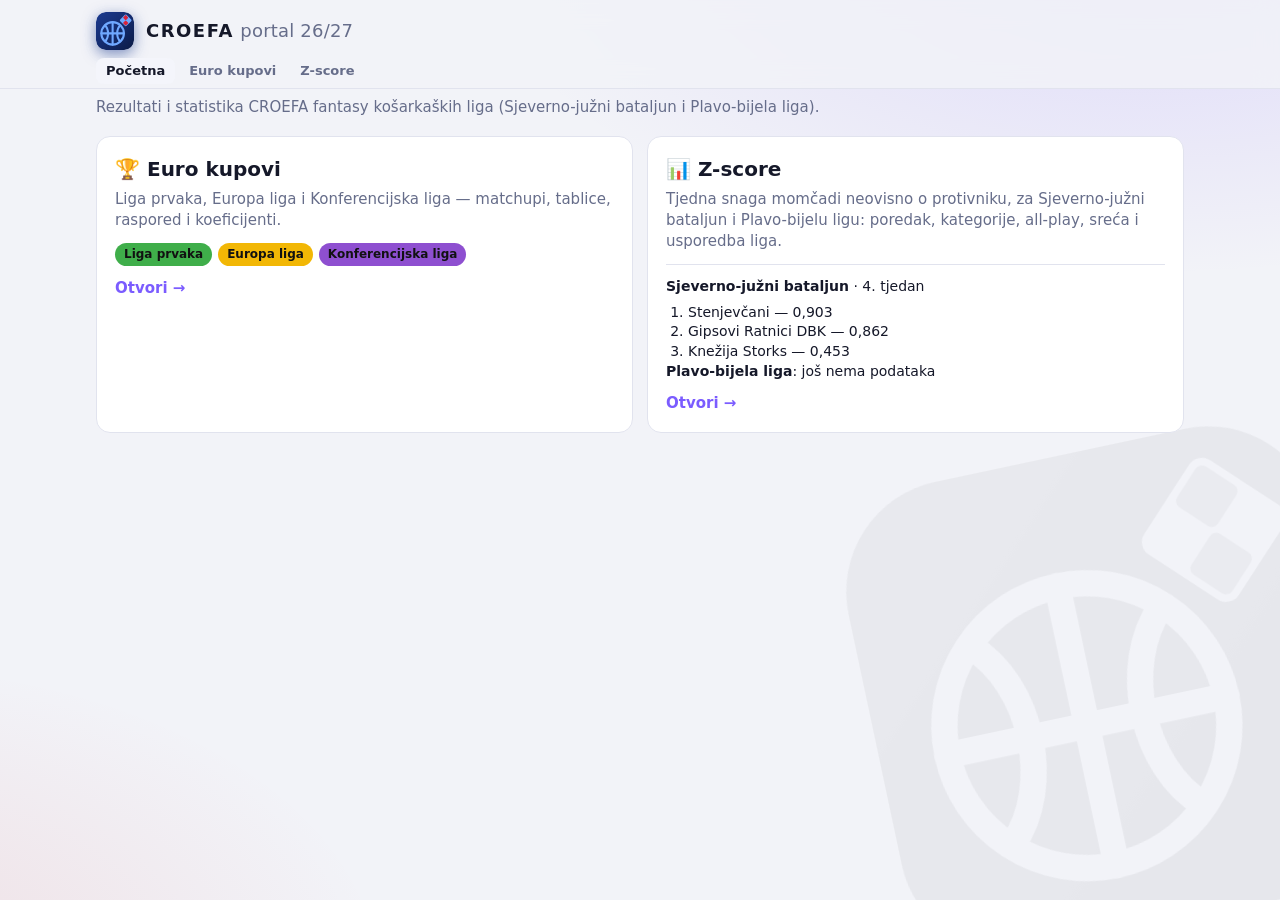
==== commit 32914a54: "Euro recap matchupa i Z-score za obje lige s usporedbom - euro/recap.js: automatski recap uz svaki m" ====
--- a/index.html
+++ b/index.html
@@ -5,7 +5,7 @@
     <meta name="viewport" content="width=device-width, initial-scale=1, viewport-fit=cover">
     <title>CROEFA portal</title>
     <link rel="icon" href="logo.svg" type="image/svg+xml">
-    <link rel="stylesheet" href="style.css">
+    <link rel="stylesheet" href="style.css?v=20261123">
   </head>
 
   <body>
@@ -24,7 +24,7 @@
         <nav class="portal">
           <a href="./" class="on">Početna</a>
           <a href="euro/">Euro kupovi</a>
-          <a href="zscore/">Z-score SJB</a>
+          <a href="zscore/">Z-score</a>
         </nav>
       </div>
     </header>
@@ -48,29 +48,19 @@
         </a>
 
         <a class="home-card" href="zscore/">
-          <h2>📊 Z-score — Sjeverno-južni bataljun</h2>
-          <p>Tjedna snaga momčadi neovisno o protivniku: Z-score po kategorijama, poredak, all-play i sreća.</p>
+          <h2>📊 Z-score</h2>
+          <p>
+            Tjedna snaga momčadi neovisno o protivniku, za Sjeverno-južni bataljun i Plavo-bijelu ligu:
+            poredak, kategorije, all-play, sreća i usporedba liga.
+          </p>
           <div class="preview" id="zPreview"></div>
           <span class="go">Otvori →</span>
         </a>
       </div>
     </main>
 
-    <script src="zscore/data.js"></script>
-    <script src="zscore/zscore-calc.js"></script>
-    <script>
-      // pregled: top 3 iz zadnjeg tjedna Z-scorea
-      (function () {
-        const box = document.getElementById("zPreview");
-        const week = window.ZDATA && ZDATA.weeks[ZDATA.weeks.length - 1];
-        if (!week) return;
-
-        const top = ZScore.computeWeek(week).teams.slice(0, 3);
-        const items = top
-          .map((t) => `<li><b>${ZScore.esc(t.team)}</b> — ${ZScore.formatZ(t.zTotal)}</li>`)
-          .join("");
-        box.innerHTML = `Zadnji tjedan (${week.week}.):<ol>${items}</ol>`;
-      })();
-    </script>
+    <script src="zscore/data.js?v=20261123"></script>
+    <script src="zscore/zscore-calc.js?v=20261123"></script>
+    <script src="home.js?v=20261123"></script>
   </body>
 </html>
--- a/style.css
+++ b/style.css
@@ -479,6 +479,55 @@
   font-size: 22px;
 }
 
+/* ---------- Recap matchupa ---------- */
+.recap-line {
+  margin-top: 8px;
+  padding-top: 8px;
+  border-top: 1px solid var(--line);
+  color: var(--muted);
+  font-size: 12.5px;
+  line-height: 1.35;
+}
+
+.recap-line b {
+  color: var(--text);
+  font-weight: 600;
+}
+
+.recap {
+  margin-bottom: 12px;
+  padding: 16px 18px;
+  border: 1px solid var(--line);
+  border-left: 4px solid var(--c);
+  border-radius: var(--radius);
+  background: var(--panel);
+  line-height: 1.55;
+}
+
+.recap-label {
+  color: var(--c);
+  font-size: 11px;
+  font-weight: 800;
+  letter-spacing: 1px;
+  text-transform: uppercase;
+}
+
+.recap-title {
+  margin: 4px 0 8px;
+  font-size: 19px;
+  line-height: 1.3;
+}
+
+.recap p {
+  margin: 0 0 8px;
+  font-size: 14px;
+}
+
+.recap-note {
+  color: var(--muted);
+  font-size: 11px;
+}
+
 /* ---------- Detalj matchupa ---------- */
 .mhead {
   display: grid;
